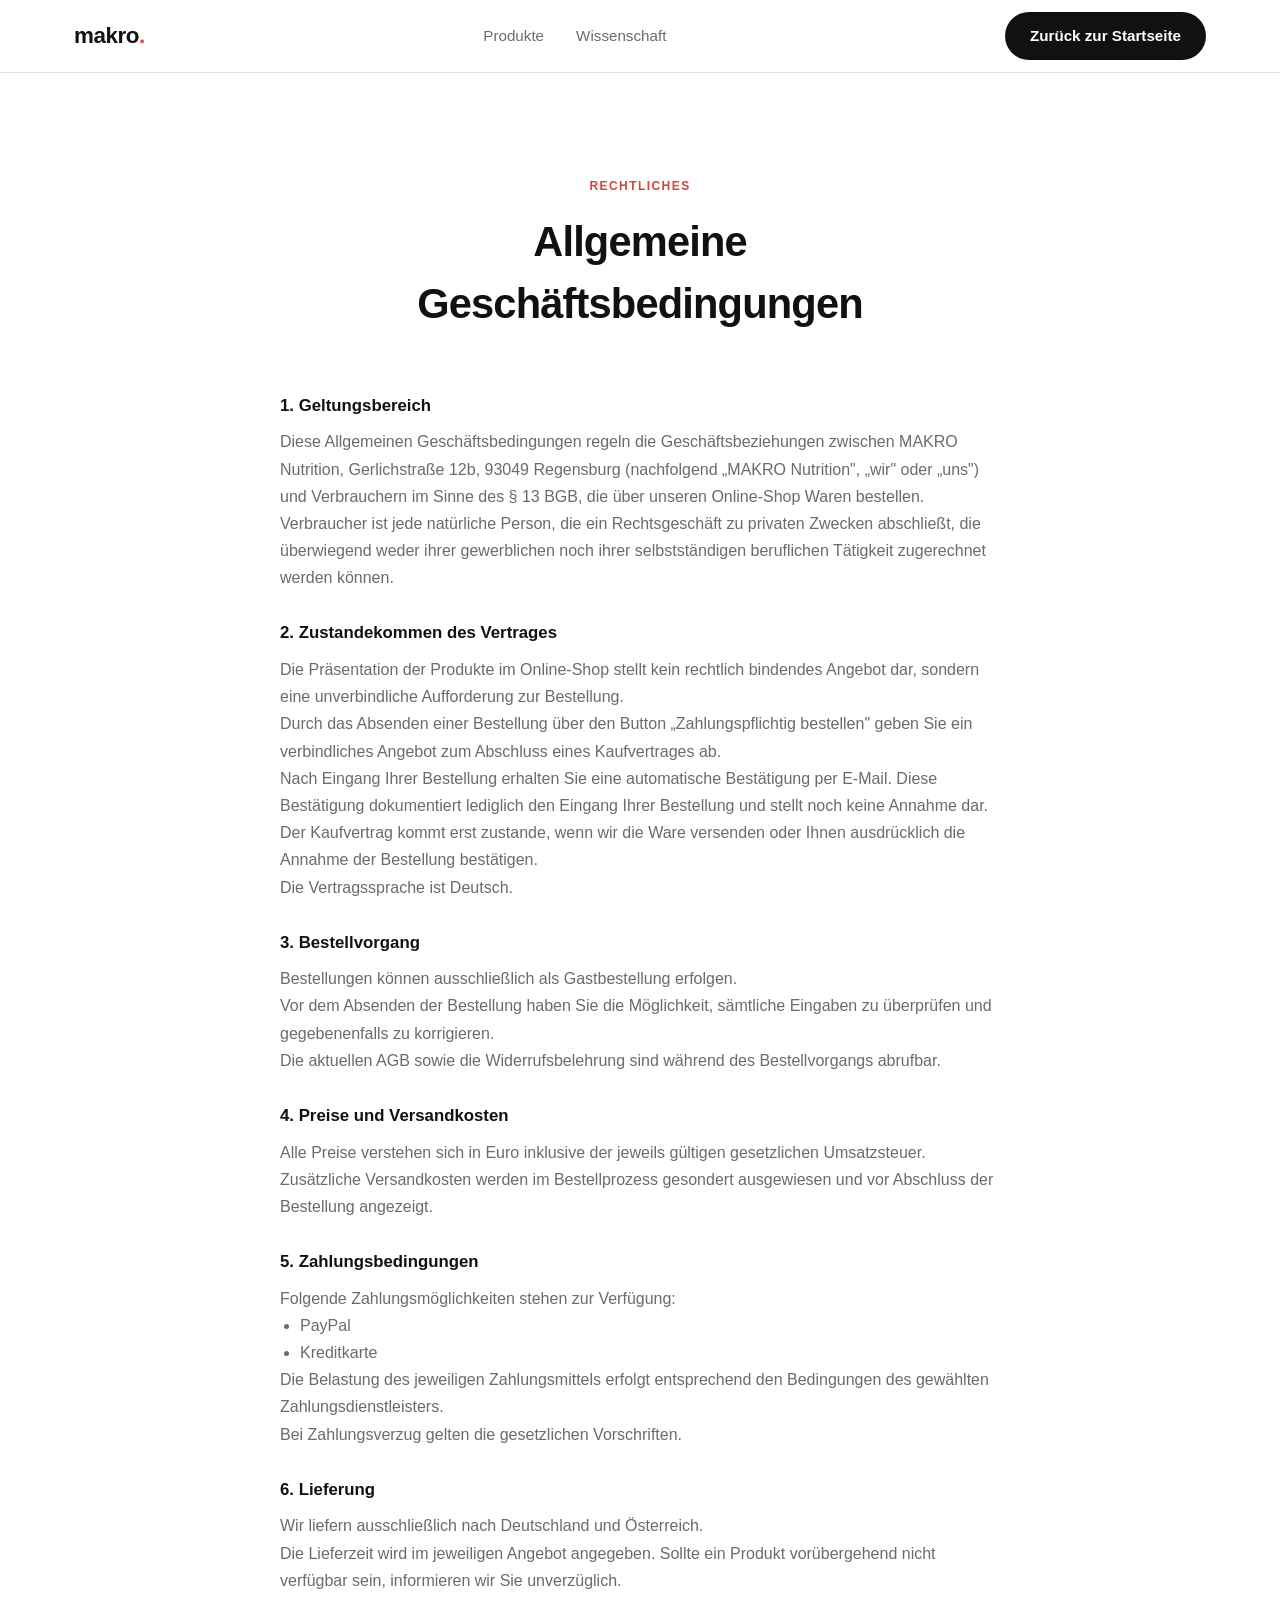
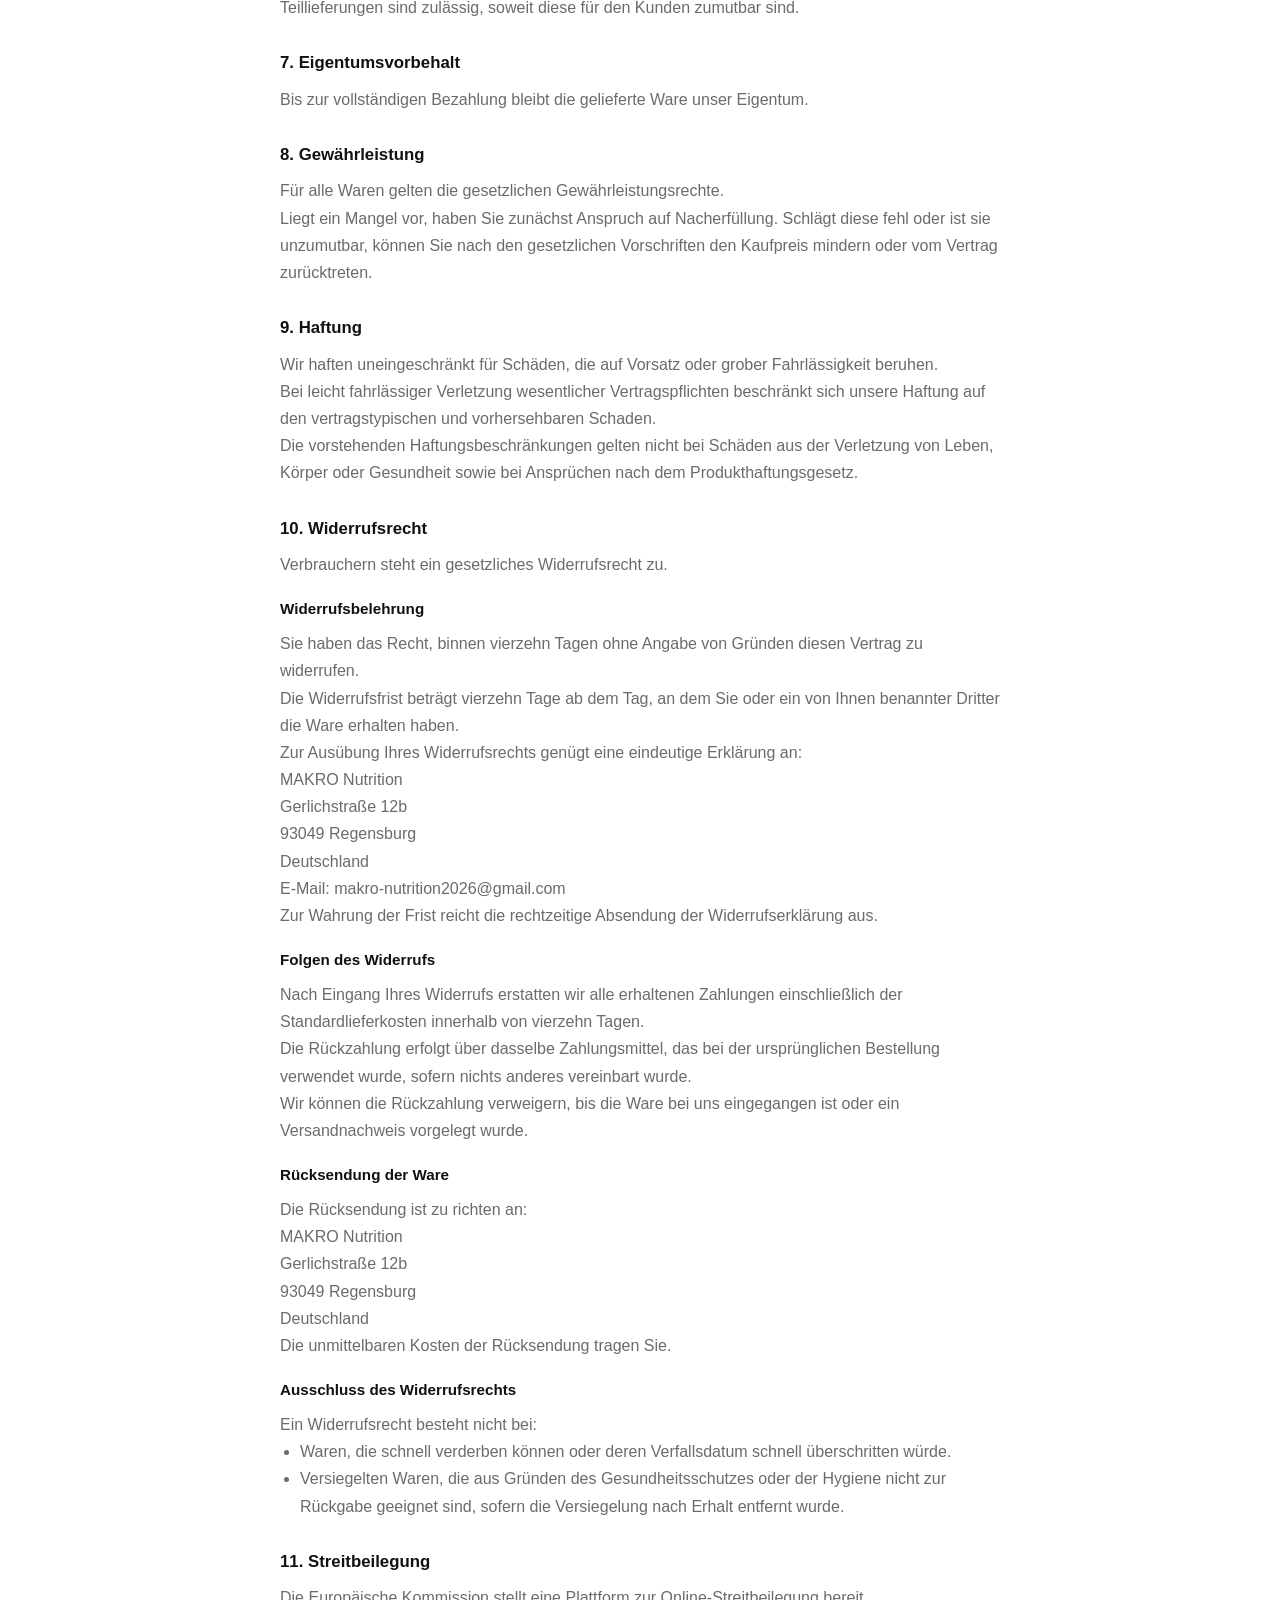
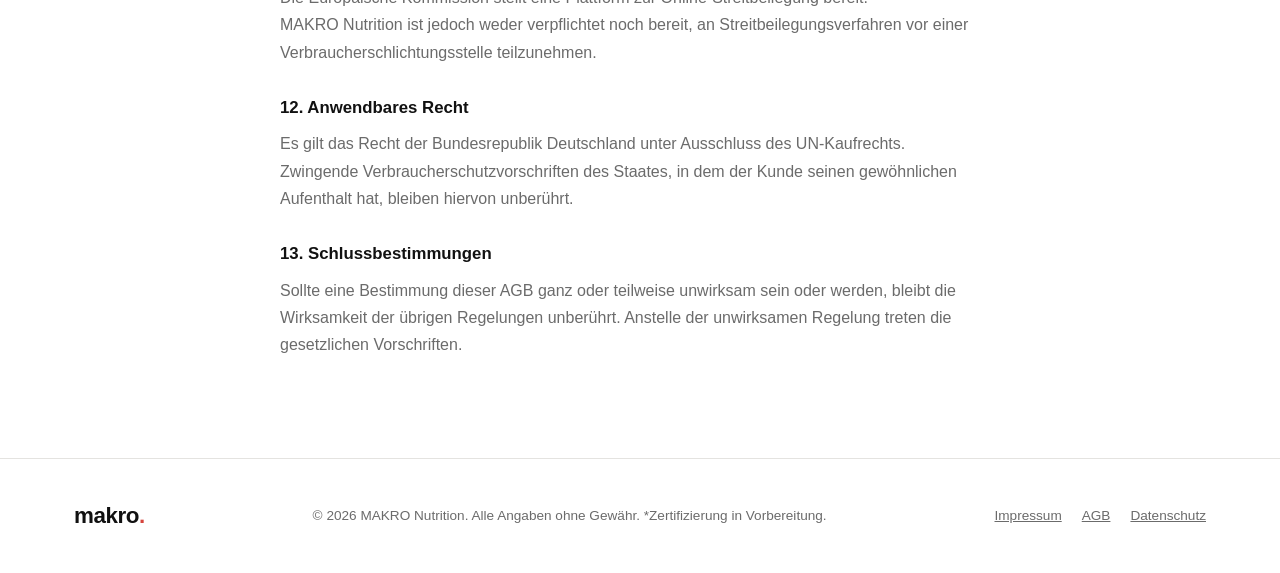
==== agb/index.html @ bd0e2eef "Restructure pages into clean URLs (/n1, /impressum, /agb, /datenschutz) Co-Authored-By: Claude Sonne" ====
<!DOCTYPE html>
<html lang="de">
<head>
<meta charset="UTF-8">
<meta name="viewport" content="width=device-width, initial-scale=1.0">
<title>AGB — makro.</title>
<link rel="stylesheet" href="../styles.css?v=3">
</head>
<body>

<header class="site-header">
  <div class="container header-inner">
    <a href="/" class="logo">makro<span class="dot">.</span></a>
    <nav class="nav">
      <a href="/#produkte">Produkte</a>
      <a href="/#wissenschaft">Wissenschaft</a>
    </nav>
    <a href="/" class="btn btn-primary">Zurück zur Startseite</a>
    <button class="nav-toggle" id="navToggle" aria-label="Menü öffnen">
      <span></span><span></span><span></span>
    </button>
  </div>
  <nav class="nav-mobile" id="navMobile">
    <a href="/#produkte">Produkte</a>
    <a href="/#wissenschaft">Wissenschaft</a>
    <a href="/">Zurück zur Startseite</a>
  </nav>
</header>

<main>
  <section class="impressum">
    <div class="container">
      <div class="section-head">
        <span class="eyebrow">Rechtliches</span>
        <h2>Allgemeine Geschäftsbedingungen</h2>
      </div>
      <div class="impressum-content agb-content">

        <h3>1. Geltungsbereich</h3>
        <p>Diese Allgemeinen Geschäftsbedingungen regeln die Geschäftsbeziehungen zwischen MAKRO Nutrition, Gerlichstraße 12b, 93049 Regensburg (nachfolgend „MAKRO Nutrition", „wir" oder „uns") und Verbrauchern im Sinne des § 13 BGB, die über unseren Online-Shop Waren bestellen.</p>
        <p>Verbraucher ist jede natürliche Person, die ein Rechtsgeschäft zu privaten Zwecken abschließt, die überwiegend weder ihrer gewerblichen noch ihrer selbstständigen beruflichen Tätigkeit zugerechnet werden können.</p>

        <h3>2. Zustandekommen des Vertrages</h3>
        <p>Die Präsentation der Produkte im Online-Shop stellt kein rechtlich bindendes Angebot dar, sondern eine unverbindliche Aufforderung zur Bestellung.</p>
        <p>Durch das Absenden einer Bestellung über den Button „Zahlungspflichtig bestellen" geben Sie ein verbindliches Angebot zum Abschluss eines Kaufvertrages ab.</p>
        <p>Nach Eingang Ihrer Bestellung erhalten Sie eine automatische Bestätigung per E-Mail. Diese Bestätigung dokumentiert lediglich den Eingang Ihrer Bestellung und stellt noch keine Annahme dar.</p>
        <p>Der Kaufvertrag kommt erst zustande, wenn wir die Ware versenden oder Ihnen ausdrücklich die Annahme der Bestellung bestätigen.</p>
        <p>Die Vertragssprache ist Deutsch.</p>

        <h3>3. Bestellvorgang</h3>
        <p>Bestellungen können ausschließlich als Gastbestellung erfolgen.</p>
        <p>Vor dem Absenden der Bestellung haben Sie die Möglichkeit, sämtliche Eingaben zu überprüfen und gegebenenfalls zu korrigieren.</p>
        <p>Die aktuellen AGB sowie die Widerrufsbelehrung sind während des Bestellvorgangs abrufbar.</p>

        <h3>4. Preise und Versandkosten</h3>
        <p>Alle Preise verstehen sich in Euro inklusive der jeweils gültigen gesetzlichen Umsatzsteuer.</p>
        <p>Zusätzliche Versandkosten werden im Bestellprozess gesondert ausgewiesen und vor Abschluss der Bestellung angezeigt.</p>

        <h3>5. Zahlungsbedingungen</h3>
        <p>Folgende Zahlungsmöglichkeiten stehen zur Verfügung:</p>
        <ul>
          <li>PayPal</li>
          <li>Kreditkarte</li>
        </ul>
        <p>Die Belastung des jeweiligen Zahlungsmittels erfolgt entsprechend den Bedingungen des gewählten Zahlungsdienstleisters.</p>
        <p>Bei Zahlungsverzug gelten die gesetzlichen Vorschriften.</p>

        <h3>6. Lieferung</h3>
        <p>Wir liefern ausschließlich nach Deutschland und Österreich.</p>
        <p>Die Lieferzeit wird im jeweiligen Angebot angegeben. Sollte ein Produkt vorübergehend nicht verfügbar sein, informieren wir Sie unverzüglich.</p>
        <p>Teillieferungen sind zulässig, soweit diese für den Kunden zumutbar sind.</p>

        <h3>7. Eigentumsvorbehalt</h3>
        <p>Bis zur vollständigen Bezahlung bleibt die gelieferte Ware unser Eigentum.</p>

        <h3>8. Gewährleistung</h3>
        <p>Für alle Waren gelten die gesetzlichen Gewährleistungsrechte.</p>
        <p>Liegt ein Mangel vor, haben Sie zunächst Anspruch auf Nacherfüllung. Schlägt diese fehl oder ist sie unzumutbar, können Sie nach den gesetzlichen Vorschriften den Kaufpreis mindern oder vom Vertrag zurücktreten.</p>

        <h3>9. Haftung</h3>
        <p>Wir haften uneingeschränkt für Schäden, die auf Vorsatz oder grober Fahrlässigkeit beruhen.</p>
        <p>Bei leicht fahrlässiger Verletzung wesentlicher Vertragspflichten beschränkt sich unsere Haftung auf den vertragstypischen und vorhersehbaren Schaden.</p>
        <p>Die vorstehenden Haftungsbeschränkungen gelten nicht bei Schäden aus der Verletzung von Leben, Körper oder Gesundheit sowie bei Ansprüchen nach dem Produkthaftungsgesetz.</p>

        <h3>10. Widerrufsrecht</h3>
        <p>Verbrauchern steht ein gesetzliches Widerrufsrecht zu.</p>

        <h4>Widerrufsbelehrung</h4>
        <p>Sie haben das Recht, binnen vierzehn Tagen ohne Angabe von Gründen diesen Vertrag zu widerrufen.</p>
        <p>Die Widerrufsfrist beträgt vierzehn Tage ab dem Tag, an dem Sie oder ein von Ihnen benannter Dritter die Ware erhalten haben.</p>
        <p>Zur Ausübung Ihres Widerrufsrechts genügt eine eindeutige Erklärung an:</p>
        <p>MAKRO Nutrition<br>
        Gerlichstraße 12b<br>
        93049 Regensburg<br>
        Deutschland</p>
        <p>E-Mail: <a href="mailto:makro-nutrition2026@gmail.com">makro-nutrition2026@gmail.com</a></p>
        <p>Zur Wahrung der Frist reicht die rechtzeitige Absendung der Widerrufserklärung aus.</p>

        <h4>Folgen des Widerrufs</h4>
        <p>Nach Eingang Ihres Widerrufs erstatten wir alle erhaltenen Zahlungen einschließlich der Standardlieferkosten innerhalb von vierzehn Tagen.</p>
        <p>Die Rückzahlung erfolgt über dasselbe Zahlungsmittel, das bei der ursprünglichen Bestellung verwendet wurde, sofern nichts anderes vereinbart wurde.</p>
        <p>Wir können die Rückzahlung verweigern, bis die Ware bei uns eingegangen ist oder ein Versandnachweis vorgelegt wurde.</p>

        <h4>Rücksendung der Ware</h4>
        <p>Die Rücksendung ist zu richten an:</p>
        <p>MAKRO Nutrition<br>
        Gerlichstraße 12b<br>
        93049 Regensburg<br>
        Deutschland</p>
        <p>Die unmittelbaren Kosten der Rücksendung tragen Sie.</p>

        <h4>Ausschluss des Widerrufsrechts</h4>
        <p>Ein Widerrufsrecht besteht nicht bei:</p>
        <ul>
          <li>Waren, die schnell verderben können oder deren Verfallsdatum schnell überschritten würde.</li>
          <li>Versiegelten Waren, die aus Gründen des Gesundheitsschutzes oder der Hygiene nicht zur Rückgabe geeignet sind, sofern die Versiegelung nach Erhalt entfernt wurde.</li>
        </ul>

        <h3>11. Streitbeilegung</h3>
        <p>Die Europäische Kommission stellt eine Plattform zur Online-Streitbeilegung bereit.</p>
        <p>MAKRO Nutrition ist jedoch weder verpflichtet noch bereit, an Streitbeilegungsverfahren vor einer Verbraucherschlichtungsstelle teilzunehmen.</p>

        <h3>12. Anwendbares Recht</h3>
        <p>Es gilt das Recht der Bundesrepublik Deutschland unter Ausschluss des UN-Kaufrechts.</p>
        <p>Zwingende Verbraucherschutzvorschriften des Staates, in dem der Kunde seinen gewöhnlichen Aufenthalt hat, bleiben hiervon unberührt.</p>

        <h3>13. Schlussbestimmungen</h3>
        <p>Sollte eine Bestimmung dieser AGB ganz oder teilweise unwirksam sein oder werden, bleibt die Wirksamkeit der übrigen Regelungen unberührt. Anstelle der unwirksamen Regelung treten die gesetzlichen Vorschriften.</p>

      </div>
    </div>
  </section>
</main>

<footer class="site-footer">
  <div class="container footer-inner">
    <div class="logo">makro<span class="dot">.</span></div>
    <p>© 2026 MAKRO Nutrition. Alle Angaben ohne Gewähr. *Zertifizierung in Vorbereitung.</p>
    <div class="footer-links">
      <a href="/impressum/">Impressum</a>
      <a href="/agb/">AGB</a>
      <a href="/datenschutz/">Datenschutz</a>
    </div>
  </div>
</footer>

<script src="../script.js?v=3"></script>
</body>
</html>
---- styles.css ----
:root {
  --bg: #ffffff;
  --bg-soft: #f6f6f4;
  --ink: #111111;
  --muted: #6b6b6b;
  --line: #e4e3e0;
  --accent: #d6443c;
  --radius: 14px;
  --container: 1180px;
}

* { box-sizing: border-box; margin: 0; padding: 0; }

html { scroll-behavior: smooth; }

body {
  font-family: -apple-system, "Inter", "Segoe UI", Helvetica, Arial, sans-serif;
  color: var(--ink);
  background: var(--bg);
  line-height: 1.5;
  -webkit-font-smoothing: antialiased;
}

.container {
  max-width: var(--container);
  margin: 0 auto;
  padding: 0 24px;
}

a { color: inherit; text-decoration: none; }

/* HEADER */
.site-header {
  position: sticky;
  top: 0;
  z-index: 50;
  background: rgba(255,255,255,0.85);
  backdrop-filter: blur(10px);
  border-bottom: 1px solid var(--line);
}
.header-inner {
  display: flex;
  align-items: center;
  justify-content: space-between;
  height: 72px;
}
.logo { font-size: 1.4rem; font-weight: 800; letter-spacing: -0.02em; }
.logo .dot { color: var(--accent); }
.nav { display: flex; gap: 32px; }
.nav a { font-size: 0.95rem; font-weight: 500; color: var(--muted); transition: color .15s; }
.nav a:hover { color: var(--ink); }

/* MOBILE NAV */
.nav-toggle {
  display: none;
  flex-direction: column;
  justify-content: center;
  gap: 5px;
  width: 36px;
  height: 36px;
  background: none;
  border: none;
  cursor: pointer;
  padding: 0;
}
.nav-toggle span {
  display: block;
  width: 22px;
  height: 2px;
  background: var(--ink);
  transition: transform .2s, opacity .2s;
}
.nav-toggle.active span:nth-child(1) { transform: translateY(7px) rotate(45deg); }
.nav-toggle.active span:nth-child(2) { opacity: 0; }
.nav-toggle.active span:nth-child(3) { transform: translateY(-7px) rotate(-45deg); }

.nav-mobile {
  display: none;
  flex-direction: column;
  border-top: 1px solid var(--line);
  background: #fff;
}
.nav-mobile.active { display: flex; }
.nav-mobile a {
  padding: 16px 24px;
  font-size: 1rem;
  font-weight: 500;
  border-bottom: 1px solid var(--line);
}
.nav-mobile a:last-child { border-bottom: none; }

.btn {
  display: inline-flex;
  align-items: center;
  justify-content: center;
  padding: 12px 24px;
  border-radius: 999px;
  font-weight: 600;
  font-size: 0.95rem;
  border: 1px solid transparent;
  cursor: pointer;
  transition: all .15s;
}
.btn-primary { background: var(--ink); color: #fff; }
.btn-primary:hover { background: var(--accent); }
.btn-ghost { color: var(--ink); border-color: var(--line); }
.btn-ghost:hover { border-color: var(--ink); }
.btn-outline { border: 1px solid var(--ink); width: 100%; margin-top: 24px; }
.btn-outline:hover { background: var(--ink); color: #fff; }

/* HERO */
.hero { padding: 90px 0 60px; }
.hero-inner {
  display: grid;
  grid-template-columns: 1.1fr 0.9fr;
  gap: 60px;
  align-items: center;
}
.eyebrow {
  display: inline-block;
  font-size: 0.75rem;
  font-weight: 700;
  letter-spacing: 0.12em;
  text-transform: uppercase;
  color: var(--accent);
  margin-bottom: 16px;
}
.hero-text h1 {
  font-size: clamp(2.4rem, 4.5vw, 3.6rem);
  line-height: 1.08;
  letter-spacing: -0.02em;
  font-weight: 800;
  margin-bottom: 22px;
}
.lead { font-size: 1.1rem; color: var(--muted); max-width: 50ch; margin-bottom: 32px; }
.hero-cta { display: flex; gap: 14px; margin-bottom: 56px; }
.hero-stats { display: flex; gap: 40px; border-top: 1px solid var(--line); padding-top: 24px; }
.hero-stats div { display: flex; flex-direction: column; gap: 4px; }
.hero-stats strong { font-size: 1.6rem; font-weight: 800; }
.hero-stats span { font-size: 0.8rem; color: var(--muted); }

.hero-visual {
  background: var(--bg-soft);
  border-radius: 24px;
  display: flex;
  align-items: center;
  justify-content: center;
  min-height: 480px;
  overflow: hidden;
}
.product-shot { width: 100%; height: 100%; object-fit: cover; border-radius: 24px; }

/* TRUST BAR */
.trust-bar { border-top: 1px solid var(--line); border-bottom: 1px solid var(--line); padding: 22px 0; }
.trust-inner {
  display: flex;
  flex-wrap: wrap;
  justify-content: space-between;
  gap: 16px;
  font-size: 0.8rem;
  font-weight: 600;
  letter-spacing: 0.06em;
  text-transform: uppercase;
  color: var(--muted);
}

/* SECTION HEAD */
.section-head { max-width: 640px; margin: 0 auto 56px; text-align: center; }
.section-head h2 { font-size: clamp(1.8rem, 3.5vw, 2.6rem); font-weight: 800; letter-spacing: -0.02em; margin-bottom: 14px; }
.section-head p { color: var(--muted); font-size: 1.05rem; }

/* PRODUCTS */
.products { padding: 100px 0; }
.product-grid {
  display: grid;
  grid-template-columns: repeat(3, 1fr);
  gap: 24px;
}
.product-grid-single {
  grid-template-columns: minmax(280px, 420px);
  justify-content: center;
}
.product-card {
  border: 1px solid var(--line);
  border-radius: var(--radius);
  padding: 32px;
  display: flex;
  flex-direction: column;
  transition: box-shadow .2s, transform .2s;
}
.product-card:hover { box-shadow: 0 12px 32px rgba(0,0,0,0.06); transform: translateY(-4px); }
.product-swiper {
  position: relative;
  border-radius: var(--radius);
  overflow: hidden;
  background: var(--bg-soft);
  margin: -32px -32px 24px;
  aspect-ratio: 1 / 1;
}
.product-swiper-track {
  display: flex;
  width: 300%;
  height: 100%;
  transition: transform .35s ease;
}
.product-swiper-track img {
  width: 33.3333%;
  height: 100%;
  object-fit: cover;
  flex-shrink: 0;
  display: block;
}
.swiper-arrow {
  position: absolute;
  top: 50%;
  transform: translateY(-50%);
  width: 36px;
  height: 36px;
  border-radius: 50%;
  border: none;
  background: rgba(255,255,255,0.85);
  color: var(--ink);
  font-size: 1.4rem;
  line-height: 1;
  cursor: pointer;
  display: flex;
  align-items: center;
  justify-content: center;
  transition: background .15s;
}
.swiper-arrow:hover { background: #fff; }
.swiper-prev { left: 12px; }
.swiper-next { right: 12px; }
.swiper-dots {
  position: absolute;
  bottom: 12px;
  left: 50%;
  transform: translateX(-50%);
  display: flex;
  gap: 6px;
}
.swiper-dot {
  width: 7px;
  height: 7px;
  border-radius: 50%;
  background: rgba(255,255,255,0.6);
  border: 1px solid rgba(0,0,0,0.1);
  cursor: pointer;
  transition: background .15s;
}
.swiper-dot.active { background: var(--ink); }

.product-card-top { display: flex; justify-content: space-between; align-items: center; margin-bottom: 20px; }
.product-no { font-size: 1.8rem; font-weight: 800; }
.product-tag {
  font-size: 0.7rem;
  font-weight: 700;
  letter-spacing: 0.1em;
  text-transform: uppercase;
  background: var(--bg-soft);
  padding: 6px 12px;
  border-radius: 999px;
}
.product-card h3 { font-size: 1.3rem; font-weight: 700; margin-bottom: 10px; }
.product-card p { color: var(--muted); font-size: 0.95rem; margin-bottom: 20px; }
.spec-list { list-style: none; border-top: 1px solid var(--line); padding-top: 16px; display: flex; flex-direction: column; gap: 10px; }
.spec-list li { display: flex; justify-content: space-between; font-size: 0.9rem; }
.spec-list span { color: var(--muted); }

/* VIDEO BANNER */
.video-banner {
  position: relative;
  width: 100%;
  height: 80vh;
  overflow: hidden;
}
.video-banner video {
  width: 100%;
  height: 100%;
  object-fit: cover;
  display: block;
  filter: grayscale(100%);
}
.video-banner-overlay {
  position: absolute;
  inset: 0;
  display: flex;
  flex-direction: column;
  align-items: center;
  justify-content: center;
  text-align: center;
  background: rgba(0,0,0,0.25);
  color: #fff;
  cursor: pointer;
  transition: background .2s;
}
.video-banner-overlay:hover { background: rgba(0,0,0,0.4); }
.video-banner-overlay .eyebrow { color: #fff; opacity: 0.8; }
.video-banner-overlay h2 {
  font-size: clamp(2.2rem, 5vw, 4rem);
  font-weight: 800;
  letter-spacing: -0.02em;
}
@media (max-width: 900px) {
  .video-banner { height: 60vh; }
}

/* SCIENCE */
.science { background: var(--bg-soft); padding: 100px 0; }
.science-inner {
  display: grid;
  grid-template-columns: 1.1fr 0.9fr;
  gap: 60px;
  align-items: start;
}
.science-text h2 { font-size: clamp(1.8rem, 3.5vw, 2.6rem); font-weight: 800; letter-spacing: -0.02em; margin: 12px 0 18px; }
.science-text > p { color: var(--muted); font-size: 1.05rem; max-width: 52ch; margin-bottom: 36px; }

.accordion-item { border-bottom: 1px solid var(--line); }
.accordion-trigger {
  width: 100%;
  display: flex;
  justify-content: space-between;
  align-items: center;
  background: none;
  border: none;
  padding: 20px 0;
  font-size: 1rem;
  font-weight: 600;
  text-align: left;
  cursor: pointer;
  color: var(--ink);
}
.accordion-icon { font-size: 1.3rem; font-weight: 400; color: var(--muted); transition: transform .2s; }
.accordion-item.active .accordion-icon { transform: rotate(45deg); }
.accordion-panel {
  max-height: 0;
  overflow: hidden;
  transition: max-height .25s ease;
}
.accordion-item.active .accordion-panel { max-height: 320px; }
.accordion-panel p { color: var(--muted); padding-bottom: 20px; font-size: 0.95rem; max-width: 56ch; }

.study-links { display: flex; flex-direction: column; gap: 8px; margin-top: 24px; }
.study-links a { color: var(--accent); font-weight: 600; font-size: 0.85rem; text-decoration: underline; }
.study-links a:hover { color: var(--ink); }

.science-visual { position: sticky; top: 100px; display: flex; flex-direction: column; gap: 20px; }
.science-photo { width: 100%; border-radius: var(--radius); display: block; object-fit: cover; max-height: 280px; }
.chart-card {
  background: #fff;
  border: 1px solid var(--line);
  border-radius: var(--radius);
  padding: 28px;
}
.chart-card h4 { font-size: 0.95rem; font-weight: 700; margin-bottom: 18px; }
.chart { width: 100%; height: auto; color: var(--ink); }
.chart-legend { display: flex; gap: 20px; margin-top: 16px; font-size: 0.85rem; color: var(--muted); }
.chart-legend i { display: inline-block; width: 10px; height: 10px; border-radius: 50%; margin-right: 6px; }
.dot-red { background: var(--accent); }
.dot-dark { background: var(--ink); }

/* IMPRESSUM */
.impressum { padding: 100px 0; }
.impressum-content { max-width: 480px; margin: 0 auto; text-align: center; color: var(--muted); line-height: 1.7; }
.agb-content { max-width: 720px; text-align: left; }
.agb-content h3 { color: var(--ink); font-size: 1.05rem; font-weight: 700; margin: 28px 0 8px; }
.agb-content h3:first-child { margin-top: 0; }
.agb-content h4 { color: var(--ink); font-size: 0.95rem; font-weight: 700; margin: 18px 0 8px; }
.agb-content ul { margin: 0 0 0 20px; color: var(--muted); }
.agb-content p { margin-bottom: 0; }
.agb-note { margin-top: 32px; font-size: 0.85rem; font-style: italic; }

/* FOOTER */
.site-footer { border-top: 1px solid var(--line); padding: 40px 0; }
.footer-inner { display: flex; justify-content: space-between; align-items: center; flex-wrap: wrap; gap: 16px; }
.footer-inner p { color: var(--muted); font-size: 0.85rem; }
.footer-links { display: flex; gap: 20px; flex-wrap: wrap; }
.footer-inner a { color: var(--muted); font-size: 0.85rem; text-decoration: underline; }
.footer-inner a:hover { color: var(--ink); }

/* N1 PRODUCT PAGE */
.n1-banner { height: 60vh; }
.n1-overlay { gap: 12px; }
.n1-overlay h2 { font-size: clamp(2.4rem, 6vw, 4.5rem); font-weight: 800; letter-spacing: -0.02em; }

.n1-detail { padding: 100px 0; }
.n1-detail-inner {
  display: grid;
  grid-template-columns: 0.9fr 1.1fr;
  gap: 60px;
}
.n1-text h1 { font-size: clamp(2rem, 4vw, 3rem); font-weight: 800; letter-spacing: -0.02em; margin: 12px 0 18px; line-height: 1.1; }
.n1-text .spec-list { max-width: 360px; margin-bottom: 32px; }
.n1-features { display: flex; flex-direction: column; gap: 28px; }
.n1-feature { border-top: 1px solid var(--line); padding-top: 20px; }
.n1-feature h3 { font-size: 1.1rem; font-weight: 700; margin-bottom: 8px; }
.n1-feature p { color: var(--muted); font-size: 0.95rem; max-width: 56ch; }

/* RESPONSIVE */
@media (max-width: 900px) {
  .nav { display: none; }
  .nav-toggle { display: flex; }
  .hero-inner, .science-inner, .n1-detail-inner { grid-template-columns: 1fr; }
  .hero-visual { min-height: 320px; order: -1; }
  .product-grid { grid-template-columns: 1fr; }
  .science-visual { position: static; }
}

@media (max-width: 600px) {
  .container { padding: 0 18px; }
  .header-inner { height: 64px; }
  .btn-primary.btn { padding: 10px 18px; font-size: 0.85rem; }

  .hero { padding: 32px 0 40px; }
  .hero-inner { gap: 28px; }
  .hero-visual { min-height: 260px; }
  .lead { font-size: 1rem; max-width: none; margin-bottom: 24px; }
  .hero-cta { flex-direction: column; gap: 10px; margin-bottom: 32px; }
  .hero-cta .btn { width: 100%; }
  .hero-stats { gap: 20px; flex-wrap: wrap; }
  .hero-stats strong { font-size: 1.3rem; }

  .video-banner { height: 50vh; }
  .video-banner-overlay h2 { font-size: clamp(1.6rem, 8vw, 2.4rem); padding: 0 16px; }

  .section-head { margin-bottom: 36px; }
  .section-head p { font-size: 0.95rem; }

  .products, .science, .impressum { padding: 60px 0; }
  .product-card { padding: 24px; }
  .product-swiper { margin: -24px -24px 24px; }

  .science-photo { max-height: 200px; }
  .chart-card { padding: 20px; }
  .chart-legend { flex-direction: column; gap: 8px; }

  .footer-inner { flex-direction: column; text-align: center; gap: 12px; }
  .footer-links { justify-content: center; }
}
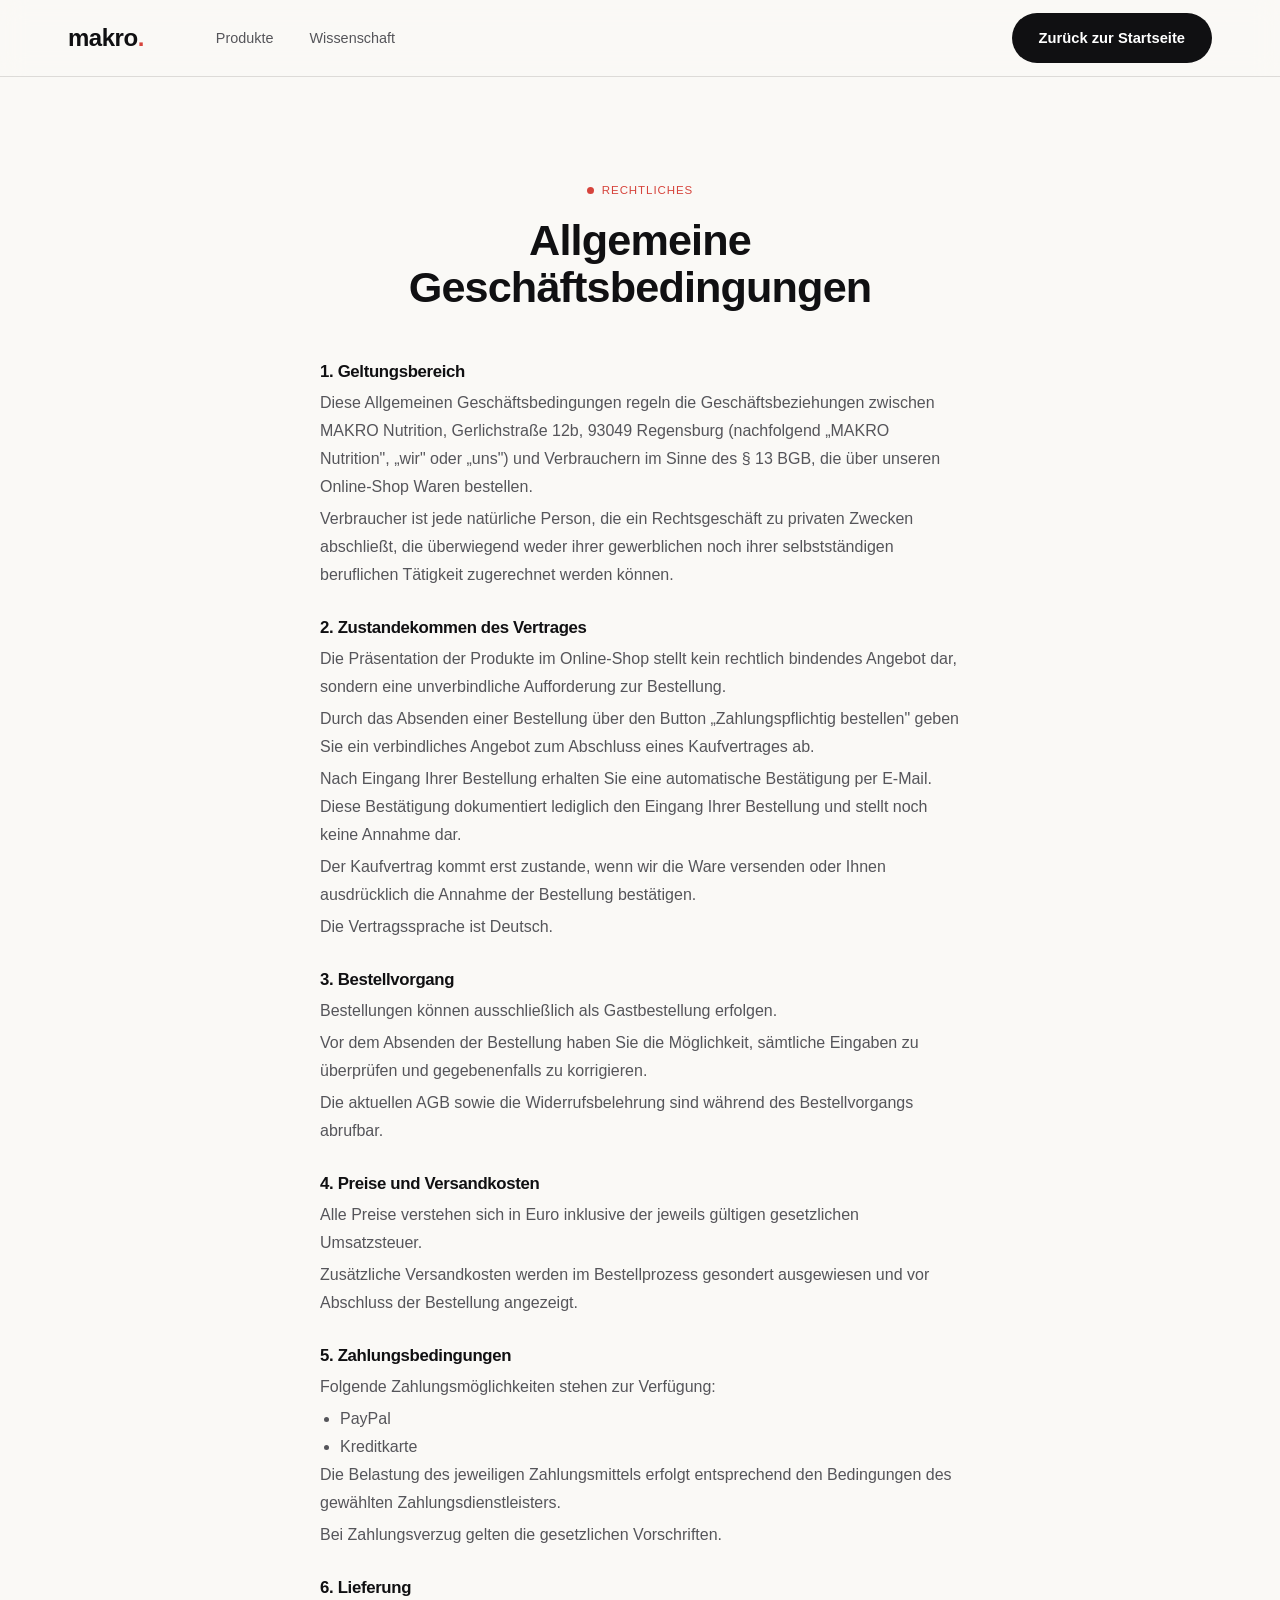
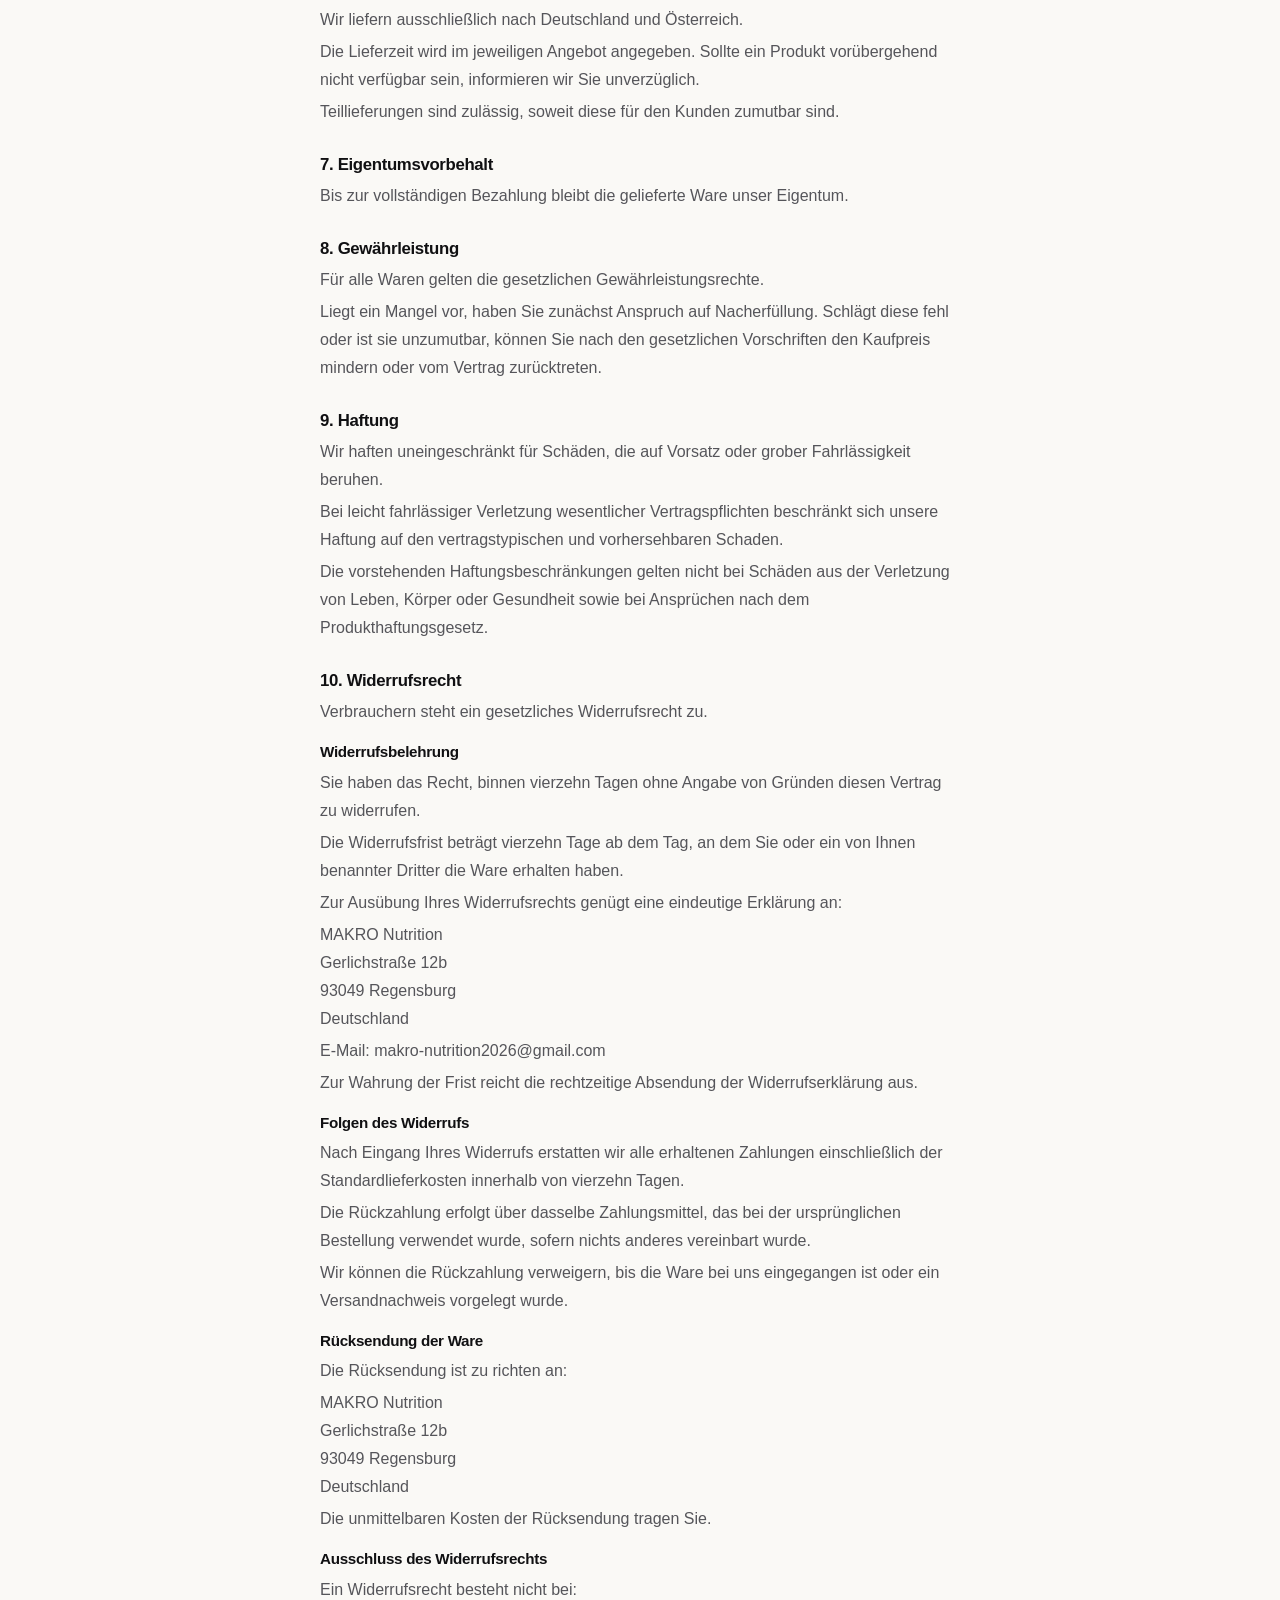
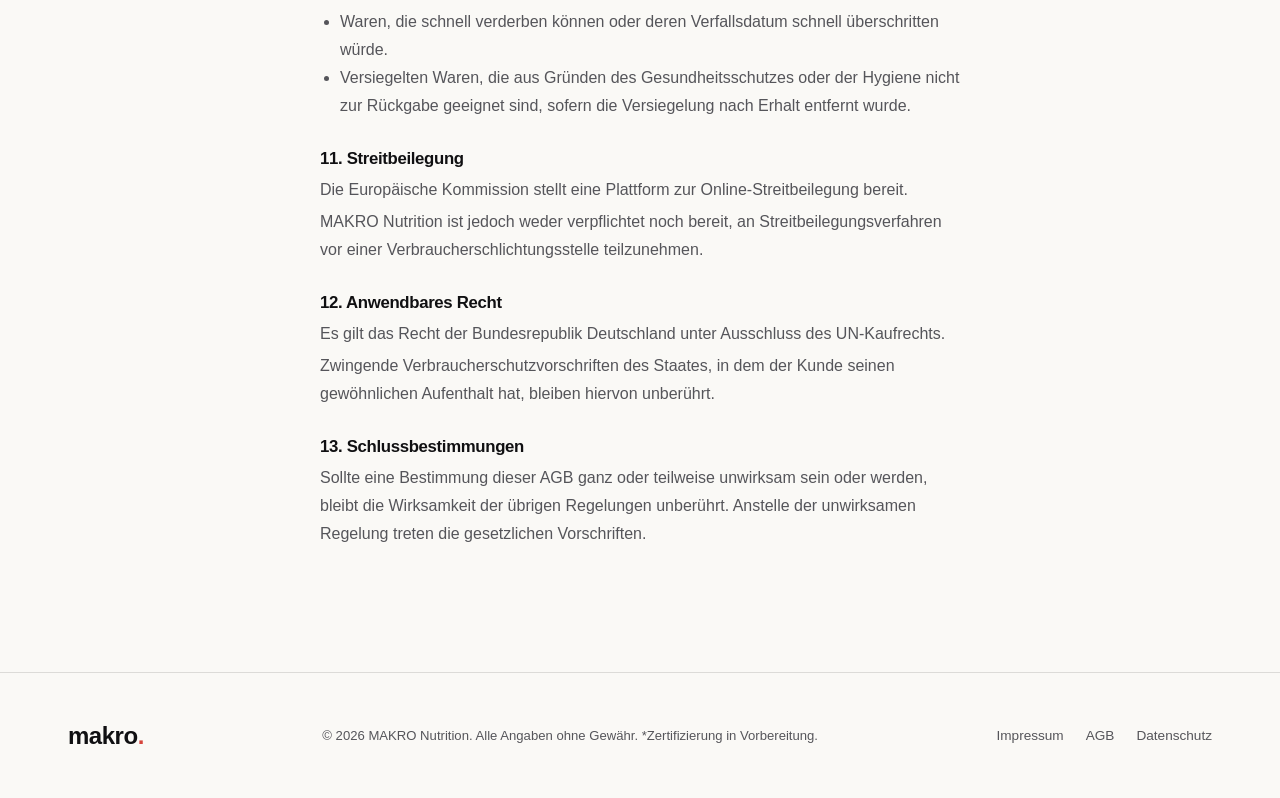
==== commit 329812b4: "Redesign website with new visual system and accurate ingredient copy Rebuild all pages with a new de" ====
--- a/agb/index.html
+++ b/agb/index.html
@@ -4,7 +4,7 @@
 <meta charset="UTF-8">
 <meta name="viewport" content="width=device-width, initial-scale=1.0">
 <title>AGB — makro.</title>
-<link rel="stylesheet" href="../styles.css?v=3">
+<link rel="stylesheet" href="../styles.css?v=5">
 </head>
 <body>
 
@@ -28,13 +28,13 @@
 </header>
 
 <main>
-  <section class="impressum">
+  <section class="legal">
     <div class="container">
       <div class="section-head">
         <span class="eyebrow">Rechtliches</span>
         <h2>Allgemeine Geschäftsbedingungen</h2>
       </div>
-      <div class="impressum-content agb-content">
+      <div class="legal-content">
 
         <h3>1. Geltungsbereich</h3>
         <p>Diese Allgemeinen Geschäftsbedingungen regeln die Geschäftsbeziehungen zwischen MAKRO Nutrition, Gerlichstraße 12b, 93049 Regensburg (nachfolgend „MAKRO Nutrition", „wir" oder „uns") und Verbrauchern im Sinne des § 13 BGB, die über unseren Online-Shop Waren bestellen.</p>
@@ -137,13 +137,13 @@
     <div class="logo">makro<span class="dot">.</span></div>
     <p>© 2026 MAKRO Nutrition. Alle Angaben ohne Gewähr. *Zertifizierung in Vorbereitung.</p>
     <div class="footer-links">
-      <a href="/impressum/">Impressum</a>
-      <a href="/agb/">AGB</a>
-      <a href="/datenschutz/">Datenschutz</a>
+      <a href="/impressum/" class="footer-link">Impressum</a>
+      <a href="/agb/" class="footer-link">AGB</a>
+      <a href="/datenschutz/" class="footer-link">Datenschutz</a>
     </div>
   </div>
 </footer>
 
-<script src="../script.js?v=3"></script>
+<script src="../script.js?v=5"></script>
 </body>
 </html>
--- a/styles.css
+++ b/styles.css
@@ -1,440 +1,534 @@
+/* ==========================================================================
+   makro. — design tokens
+   ========================================================================== */
 :root {
-  --bg: #ffffff;
-  --bg-soft: #f6f6f4;
-  --ink: #111111;
-  --muted: #6b6b6b;
-  --line: #e4e3e0;
+  --ink: #101012;
+  --ink-soft: #55555a;
+  --paper: #faf9f6;
+  --paper-soft: #efece3;
+  --line: rgba(16,16,18,0.13);
   --accent: #d6443c;
-  --radius: 14px;
-  --container: 1180px;
+  --accent-ink: #ffffff;
+
+  --dark-bg: #111113;
+  --dark-card: #1a1a1d;
+  --dark-ink: #f6f4ee;
+  --dark-ink-soft: #9a9a9e;
+  --dark-line: rgba(246,244,238,0.14);
+
+  --sans: -apple-system, "Inter", "Segoe UI", Helvetica, Arial, sans-serif;
+  --display: var(--sans);
+  --mono: var(--sans);
+
+  --radius-lg: 22px;
+  --radius: 16px;
+  --radius-sm: 10px;
+  --container: 1200px;
+  --ease: cubic-bezier(0.22, 0.7, 0.2, 1);
 }
 
 * { box-sizing: border-box; margin: 0; padding: 0; }
-
 html { scroll-behavior: smooth; }
 
 body {
-  font-family: -apple-system, "Inter", "Segoe UI", Helvetica, Arial, sans-serif;
+  font-family: var(--sans);
   color: var(--ink);
-  background: var(--bg);
-  line-height: 1.5;
+  background: var(--paper);
+  line-height: 1.55;
   -webkit-font-smoothing: antialiased;
-}
-
-.container {
-  max-width: var(--container);
-  margin: 0 auto;
-  padding: 0 24px;
-}
-
+  text-rendering: optimizeLegibility;
+}
+
+.container { max-width: var(--container); margin: 0 auto; padding: 0 28px; }
 a { color: inherit; text-decoration: none; }
-
-/* HEADER */
+img, video { max-width: 100%; display: block; }
+
+::selection { background: var(--accent); color: #fff; }
+
+/* background grid texture, used behind light sections */
+.grid-bg {
+  background-image:
+    linear-gradient(var(--line) 1px, transparent 1px),
+    linear-gradient(90deg, var(--line) 1px, transparent 1px);
+  background-size: 64px 64px;
+  background-position: center top;
+}
+
+/* ==========================================================================
+   Type
+   ========================================================================== */
+h1, h2, h3, h4 {
+  font-family: var(--display);
+  font-weight: 800;
+  letter-spacing: -0.02em;
+  line-height: 1.08;
+}
+
+.eyebrow {
+  display: inline-flex;
+  align-items: center;
+  gap: 8px;
+  font-family: var(--mono);
+  font-size: 0.72rem;
+  font-weight: 500;
+  letter-spacing: 0.08em;
+  text-transform: uppercase;
+  color: var(--accent);
+  margin-bottom: 18px;
+}
+.eyebrow::before {
+  content: "";
+  width: 7px;
+  height: 7px;
+  border-radius: 50%;
+  background: var(--accent);
+  flex-shrink: 0;
+}
+.section-dark .eyebrow { color: var(--accent); }
+
+.section-tag {
+  position: absolute;
+  top: 0;
+  right: 28px;
+  font-family: var(--mono);
+  font-size: 0.75rem;
+  color: var(--ink-soft);
+  opacity: 0.5;
+}
+.section-dark .section-tag { color: var(--dark-ink-soft); }
+
+.section-head { max-width: 620px; margin: 0 auto 52px; text-align: center; }
+.section-head h2 { font-size: clamp(1.9rem, 3.4vw, 2.7rem); margin-bottom: 14px; }
+.section-head p { color: var(--ink-soft); font-size: 1.05rem; }
+.section-dark .section-head p { color: var(--dark-ink-soft); }
+
+/* ==========================================================================
+   Buttons
+   ========================================================================== */
+.btn {
+  display: inline-flex;
+  align-items: center;
+  justify-content: center;
+  gap: 8px;
+  padding: 13px 26px;
+  border-radius: 999px;
+  font-weight: 600;
+  font-size: 0.92rem;
+  border: 1px solid transparent;
+  cursor: pointer;
+  transition: transform 0.15s var(--ease), background 0.15s var(--ease), border-color 0.15s var(--ease), color 0.15s var(--ease);
+  white-space: nowrap;
+}
+.btn-primary { background: var(--ink); color: #fff; }
+.btn-primary:hover { background: var(--accent); transform: translateY(-1px); }
+.btn-ghost { border-color: var(--line); color: var(--ink); }
+.btn-ghost:hover { border-color: var(--ink); }
+.section-dark .btn-ghost { border-color: var(--dark-line); color: var(--dark-ink); }
+.section-dark .btn-ghost:hover { border-color: var(--dark-ink); }
+.btn-outline { border: 1px solid var(--ink); width: 100%; }
+.btn-outline:hover { background: var(--ink); color: #fff; }
+.btn-light { background: var(--dark-ink); color: var(--dark-bg); }
+.btn-light:hover { background: var(--accent); color: #fff; }
+
+/* ==========================================================================
+   Header
+   ========================================================================== */
 .site-header {
   position: sticky;
   top: 0;
   z-index: 50;
-  background: rgba(255,255,255,0.85);
-  backdrop-filter: blur(10px);
+  background: rgba(250,249,246,0.82);
+  backdrop-filter: blur(12px);
+  -webkit-backdrop-filter: blur(12px);
   border-bottom: 1px solid var(--line);
 }
-.header-inner {
-  display: flex;
-  align-items: center;
-  justify-content: space-between;
-  height: 72px;
-}
-.logo { font-size: 1.4rem; font-weight: 800; letter-spacing: -0.02em; }
+.header-inner { display: flex; align-items: center; justify-content: space-between; height: 76px; gap: 24px; }
+.logo { font-family: var(--display); font-size: 1.5rem; font-weight: 700; letter-spacing: -0.02em; }
 .logo .dot { color: var(--accent); }
-.nav { display: flex; gap: 32px; }
-.nav a { font-size: 0.95rem; font-weight: 500; color: var(--muted); transition: color .15s; }
+.nav { display: flex; gap: 36px; margin-right: auto; margin-left: 48px; }
+.nav a {
+  font-size: 0.9rem;
+  font-weight: 500;
+  color: var(--ink-soft);
+  transition: color 0.15s var(--ease);
+  position: relative;
+}
 .nav a:hover { color: var(--ink); }
 
-/* MOBILE NAV */
 .nav-toggle {
   display: none;
   flex-direction: column;
   justify-content: center;
   gap: 5px;
-  width: 36px;
-  height: 36px;
+  width: 40px;
+  height: 40px;
   background: none;
-  border: none;
+  border: 1px solid var(--line);
+  border-radius: 50%;
   cursor: pointer;
   padding: 0;
 }
-.nav-toggle span {
-  display: block;
-  width: 22px;
-  height: 2px;
-  background: var(--ink);
-  transition: transform .2s, opacity .2s;
-}
-.nav-toggle.active span:nth-child(1) { transform: translateY(7px) rotate(45deg); }
+.nav-toggle span { display: block; width: 16px; height: 1.5px; margin: 0 auto; background: var(--ink); transition: transform 0.2s var(--ease), opacity 0.2s var(--ease); }
+.nav-toggle.active span:nth-child(1) { transform: translateY(6.5px) rotate(45deg); }
 .nav-toggle.active span:nth-child(2) { opacity: 0; }
-.nav-toggle.active span:nth-child(3) { transform: translateY(-7px) rotate(-45deg); }
-
-.nav-mobile {
-  display: none;
+.nav-toggle.active span:nth-child(3) { transform: translateY(-6.5px) rotate(-45deg); }
+
+.nav-mobile { display: none; flex-direction: column; border-top: 1px solid var(--line); background: var(--paper); }
+.nav-mobile.active { display: flex; }
+.nav-mobile a { padding: 18px 28px; font-size: 1rem; font-weight: 500; border-bottom: 1px solid var(--line); }
+.nav-mobile a:last-child { border-bottom: none; }
+
+/* ==========================================================================
+   Video / graphic banner
+   ========================================================================== */
+.banner {
+  position: relative;
+  width: 100%;
+  height: 78vh;
+  min-height: 460px;
+  overflow: hidden;
+  background: var(--dark-bg);
+}
+.banner video { width: 100%; height: 100%; object-fit: cover; display: block; filter: grayscale(100%) contrast(1.05); opacity: 0.85; }
+.banner-overlay {
+  position: absolute;
+  inset: 0;
+  display: flex;
   flex-direction: column;
-  border-top: 1px solid var(--line);
-  background: #fff;
-}
-.nav-mobile.active { display: flex; }
-.nav-mobile a {
-  padding: 16px 24px;
-  font-size: 1rem;
-  font-weight: 500;
-  border-bottom: 1px solid var(--line);
-}
-.nav-mobile a:last-child { border-bottom: none; }
-
-.btn {
-  display: inline-flex;
   align-items: center;
   justify-content: center;
-  padding: 12px 24px;
-  border-radius: 999px;
-  font-weight: 600;
-  font-size: 0.95rem;
-  border: 1px solid transparent;
-  cursor: pointer;
-  transition: all .15s;
-}
-.btn-primary { background: var(--ink); color: #fff; }
-.btn-primary:hover { background: var(--accent); }
-.btn-ghost { color: var(--ink); border-color: var(--line); }
-.btn-ghost:hover { border-color: var(--ink); }
-.btn-outline { border: 1px solid var(--ink); width: 100%; margin-top: 24px; }
-.btn-outline:hover { background: var(--ink); color: #fff; }
-
-/* HERO */
-.hero { padding: 90px 0 60px; }
-.hero-inner {
-  display: grid;
-  grid-template-columns: 1.1fr 0.9fr;
-  gap: 60px;
-  align-items: center;
-}
-.eyebrow {
-  display: inline-block;
-  font-size: 0.75rem;
-  font-weight: 700;
+  text-align: center;
+  gap: 18px;
+  color: #fff;
+}
+a.banner-overlay { cursor: pointer; }
+.banner-overlay .eyebrow { color: rgba(255,255,255,0.75); }
+.banner-overlay .eyebrow::before { background: var(--accent); }
+.banner-overlay h2 { font-size: clamp(2.4rem, 6vw, 5rem); }
+.banner-scroll {
+  position: absolute;
+  bottom: 28px;
+  left: 50%;
+  transform: translateX(-50%);
+  font-family: var(--mono);
+  font-size: 0.7rem;
   letter-spacing: 0.12em;
   text-transform: uppercase;
-  color: var(--accent);
-  margin-bottom: 16px;
-}
-.hero-text h1 {
-  font-size: clamp(2.4rem, 4.5vw, 3.6rem);
-  line-height: 1.08;
-  letter-spacing: -0.02em;
-  font-weight: 800;
-  margin-bottom: 22px;
-}
-.lead { font-size: 1.1rem; color: var(--muted); max-width: 50ch; margin-bottom: 32px; }
-.hero-cta { display: flex; gap: 14px; margin-bottom: 56px; }
-.hero-stats { display: flex; gap: 40px; border-top: 1px solid var(--line); padding-top: 24px; }
+  color: rgba(255,255,255,0.65);
+  display: flex;
+  flex-direction: column;
+  align-items: center;
+  gap: 8px;
+}
+.banner-scroll::after { content: ""; width: 1px; height: 26px; background: rgba(255,255,255,0.4); }
+
+/* n1 typographic banner (no video) */
+.n1-banner {
+  height: 64vh;
+  min-height: 420px;
+  background: var(--dark-bg);
+  color: var(--dark-ink);
+  display: flex;
+  align-items: center;
+  justify-content: center;
+  position: relative;
+  overflow: hidden;
+}
+.n1-banner::before {
+  content: "";
+  position: absolute;
+  inset: 0;
+  background-image: linear-gradient(var(--dark-line) 1px, transparent 1px), linear-gradient(90deg, var(--dark-line) 1px, transparent 1px);
+  background-size: 56px 56px;
+  mask-image: radial-gradient(ellipse at center, black 0%, transparent 75%);
+}
+.n1-banner-inner { position: relative; z-index: 1; text-align: center; display: flex; flex-direction: column; align-items: center; gap: 16px; }
+.n1-banner-num {
+  font-family: var(--display);
+  font-size: clamp(6rem, 18vw, 13rem);
+  font-weight: 700;
+  letter-spacing: -0.04em;
+  line-height: 0.85;
+  color: transparent;
+  -webkit-text-stroke: 1.5px rgba(246,244,238,0.5);
+}
+.n1-banner-inner .eyebrow { color: rgba(246,244,238,0.6); }
+.n1-banner-inner .eyebrow::before { background: var(--accent); }
+.n1-banner-tag { font-family: var(--mono); font-size: 0.85rem; color: var(--dark-ink-soft); }
+
+/* ==========================================================================
+   Hero
+   ========================================================================== */
+.hero { padding: 100px 0 70px; position: relative; }
+.hero-inner { display: grid; grid-template-columns: 1.05fr 0.95fr; gap: 64px; align-items: center; }
+.hero-text h1 { font-size: clamp(2.5rem, 4.6vw, 3.8rem); margin-bottom: 24px; }
+.lead { font-size: 1.12rem; color: var(--ink-soft); max-width: 50ch; margin-bottom: 34px; }
+.hero-cta { display: flex; gap: 14px; margin-bottom: 52px; flex-wrap: wrap; }
+.hero-stats { display: flex; gap: 36px; border-top: 1px solid var(--line); padding-top: 24px; flex-wrap: wrap; }
 .hero-stats div { display: flex; flex-direction: column; gap: 4px; }
-.hero-stats strong { font-size: 1.6rem; font-weight: 800; }
-.hero-stats span { font-size: 0.8rem; color: var(--muted); }
-
-.hero-visual {
-  background: var(--bg-soft);
-  border-radius: 24px;
-  display: flex;
-  align-items: center;
-  justify-content: center;
+.hero-stats strong { font-family: var(--display); font-size: 1.7rem; font-weight: 700; }
+.hero-stats span { font-family: var(--mono); font-size: 0.72rem; letter-spacing: 0.04em; color: var(--ink-soft); }
+
+/* generated data-visual used in place of hero photography */
+.data-panel {
+  background: var(--dark-bg);
+  color: var(--dark-ink);
+  border-radius: var(--radius-lg);
+  padding: 32px;
   min-height: 480px;
+  display: flex;
+  flex-direction: column;
+  gap: 24px;
+  position: relative;
   overflow: hidden;
 }
-.product-shot { width: 100%; height: 100%; object-fit: cover; border-radius: 24px; }
-
-/* TRUST BAR */
-.trust-bar { border-top: 1px solid var(--line); border-bottom: 1px solid var(--line); padding: 22px 0; }
+.data-panel::before {
+  content: "";
+  position: absolute;
+  inset: 0;
+  background-image: linear-gradient(var(--dark-line) 1px, transparent 1px), linear-gradient(90deg, var(--dark-line) 1px, transparent 1px);
+  background-size: 40px 40px;
+  opacity: 0.6;
+}
+.data-panel-head { position: relative; display: flex; justify-content: space-between; align-items: flex-start; }
+.data-panel-head .product-no { font-family: var(--display); font-size: 2rem; font-weight: 700; }
+.data-panel-head .product-tag {
+  font-family: var(--mono);
+  font-size: 0.68rem;
+  letter-spacing: 0.08em;
+  text-transform: uppercase;
+  border: 1px solid var(--dark-line);
+  padding: 6px 12px;
+  border-radius: 999px;
+  color: var(--dark-ink-soft);
+}
+.data-panel-chart { position: relative; flex: 1; display: flex; align-items: flex-end; }
+.data-panel-chart svg { width: 100%; height: auto; }
+.data-panel-grid { position: relative; display: grid; grid-template-columns: repeat(2, 1fr); gap: 1px; background: var(--dark-line); border: 1px solid var(--dark-line); border-radius: var(--radius-sm); overflow: hidden; }
+.data-panel-grid div { background: var(--dark-card); padding: 16px 14px; display: flex; flex-direction: column; gap: 6px; }
+.data-panel-grid strong { font-family: var(--display); font-size: 1.35rem; font-weight: 700; }
+.data-panel-grid span { font-family: var(--mono); font-size: 0.65rem; letter-spacing: 0.04em; color: var(--dark-ink-soft); text-transform: uppercase; }
+
+/* ==========================================================================
+   Trust bar
+   ========================================================================== */
+.trust-bar { border-top: 1px solid var(--line); border-bottom: 1px solid var(--line); padding: 20px 0; }
 .trust-inner {
   display: flex;
   flex-wrap: wrap;
   justify-content: space-between;
   gap: 16px;
-  font-size: 0.8rem;
-  font-weight: 600;
+  font-family: var(--mono);
+  font-size: 0.72rem;
+  font-weight: 500;
   letter-spacing: 0.06em;
   text-transform: uppercase;
-  color: var(--muted);
-}
-
-/* SECTION HEAD */
-.section-head { max-width: 640px; margin: 0 auto 56px; text-align: center; }
-.section-head h2 { font-size: clamp(1.8rem, 3.5vw, 2.6rem); font-weight: 800; letter-spacing: -0.02em; margin-bottom: 14px; }
-.section-head p { color: var(--muted); font-size: 1.05rem; }
-
-/* PRODUCTS */
-.products { padding: 100px 0; }
-.product-grid {
-  display: grid;
-  grid-template-columns: repeat(3, 1fr);
-  gap: 24px;
-}
-.product-grid-single {
-  grid-template-columns: minmax(280px, 420px);
-  justify-content: center;
-}
+  color: var(--ink-soft);
+}
+.trust-inner span { display: flex; align-items: center; gap: 10px; }
+.trust-inner span::before { content: ""; width: 4px; height: 4px; border-radius: 50%; background: var(--accent); }
+
+/* ==========================================================================
+   Products
+   ========================================================================== */
+.products { padding: 110px 0; position: relative; }
+.product-grid { display: grid; grid-template-columns: repeat(3, 1fr); gap: 24px; }
+.product-grid-single { grid-template-columns: minmax(300px, 440px); justify-content: center; }
+
 .product-card {
   border: 1px solid var(--line);
   border-radius: var(--radius);
   padding: 32px;
   display: flex;
   flex-direction: column;
-  transition: box-shadow .2s, transform .2s;
-}
-.product-card:hover { box-shadow: 0 12px 32px rgba(0,0,0,0.06); transform: translateY(-4px); }
-.product-swiper {
-  position: relative;
-  border-radius: var(--radius);
-  overflow: hidden;
-  background: var(--bg-soft);
-  margin: -32px -32px 24px;
-  aspect-ratio: 1 / 1;
-}
-.product-swiper-track {
-  display: flex;
-  width: 300%;
-  height: 100%;
-  transition: transform .35s ease;
-}
-.product-swiper-track img {
-  width: 33.3333%;
-  height: 100%;
-  object-fit: cover;
-  flex-shrink: 0;
-  display: block;
-}
+  transition: box-shadow 0.2s var(--ease), transform 0.2s var(--ease), border-color 0.2s var(--ease);
+  background: var(--paper);
+}
+.product-card:hover { box-shadow: 0 16px 40px rgba(16,16,18,0.08); transform: translateY(-4px); border-color: rgba(16,16,18,0.22); }
+
+.product-swiper { position: relative; border-radius: var(--radius); overflow: hidden; margin: -32px -32px 24px; aspect-ratio: 1 / 1; }
+.product-swiper-track { display: flex; width: 300%; height: 100%; transition: transform 0.35s var(--ease); }
+.swiper-slide { width: 33.3333%; height: 100%; flex-shrink: 0; background: var(--paper-soft); }
+.swiper-slide img { width: 100%; height: 100%; object-fit: contain; padding: 28px; box-sizing: border-box; }
 .swiper-arrow {
-  position: absolute;
-  top: 50%;
-  transform: translateY(-50%);
-  width: 36px;
-  height: 36px;
-  border-radius: 50%;
-  border: none;
-  background: rgba(255,255,255,0.85);
-  color: var(--ink);
-  font-size: 1.4rem;
-  line-height: 1;
-  cursor: pointer;
-  display: flex;
-  align-items: center;
-  justify-content: center;
-  transition: background .15s;
+  position: absolute; top: 50%; transform: translateY(-50%);
+  width: 38px; height: 38px; border-radius: 50%; border: none;
+  background: rgba(250,249,246,0.9); color: var(--ink);
+  font-size: 1.4rem; line-height: 1; cursor: pointer;
+  display: flex; align-items: center; justify-content: center;
+  transition: background 0.15s var(--ease);
 }
 .swiper-arrow:hover { background: #fff; }
-.swiper-prev { left: 12px; }
-.swiper-next { right: 12px; }
-.swiper-dots {
-  position: absolute;
-  bottom: 12px;
-  left: 50%;
-  transform: translateX(-50%);
-  display: flex;
-  gap: 6px;
-}
-.swiper-dot {
-  width: 7px;
-  height: 7px;
-  border-radius: 50%;
-  background: rgba(255,255,255,0.6);
-  border: 1px solid rgba(0,0,0,0.1);
-  cursor: pointer;
-  transition: background .15s;
-}
+.swiper-prev { left: 14px; }
+.swiper-next { right: 14px; }
+.swiper-dots { position: absolute; bottom: 14px; left: 50%; transform: translateX(-50%); display: flex; gap: 6px; }
+.swiper-dot { width: 7px; height: 7px; border-radius: 50%; background: rgba(250,249,246,0.6); border: 1px solid rgba(16,16,18,0.15); cursor: pointer; transition: background 0.15s var(--ease); }
 .swiper-dot.active { background: var(--ink); }
 
-.product-card-top { display: flex; justify-content: space-between; align-items: center; margin-bottom: 20px; }
-.product-no { font-size: 1.8rem; font-weight: 800; }
-.product-tag {
-  font-size: 0.7rem;
-  font-weight: 700;
-  letter-spacing: 0.1em;
-  text-transform: uppercase;
-  background: var(--bg-soft);
-  padding: 6px 12px;
-  border-radius: 999px;
-}
-.product-card h3 { font-size: 1.3rem; font-weight: 700; margin-bottom: 10px; }
-.product-card p { color: var(--muted); font-size: 0.95rem; margin-bottom: 20px; }
-.spec-list { list-style: none; border-top: 1px solid var(--line); padding-top: 16px; display: flex; flex-direction: column; gap: 10px; }
-.spec-list li { display: flex; justify-content: space-between; font-size: 0.9rem; }
-.spec-list span { color: var(--muted); }
-
-/* VIDEO BANNER */
-.video-banner {
-  position: relative;
-  width: 100%;
-  height: 80vh;
-  overflow: hidden;
-}
-.video-banner video {
+/* placeholder visual — used wherever real photography is pending */
+.visual-frame {
   width: 100%;
   height: 100%;
-  object-fit: cover;
-  display: block;
-  filter: grayscale(100%);
-}
-.video-banner-overlay {
-  position: absolute;
-  inset: 0;
-  display: flex;
-  flex-direction: column;
+  background:
+    repeating-linear-gradient(45deg, var(--line) 0, var(--line) 1px, transparent 1px, transparent 14px),
+    var(--paper-soft);
+  display: flex;
   align-items: center;
   justify-content: center;
+  position: relative;
+}
+.visual-frame-tag {
+  font-family: var(--mono);
+  font-size: 0.68rem;
+  letter-spacing: 0.04em;
+  color: var(--ink-soft);
+  background: var(--paper);
+  border: 1px solid var(--line);
+  padding: 7px 14px;
+  border-radius: 999px;
+  display: inline-flex;
+  align-items: center;
+  gap: 8px;
   text-align: center;
-  background: rgba(0,0,0,0.25);
-  color: #fff;
-  cursor: pointer;
-  transition: background .2s;
-}
-.video-banner-overlay:hover { background: rgba(0,0,0,0.4); }
-.video-banner-overlay .eyebrow { color: #fff; opacity: 0.8; }
-.video-banner-overlay h2 {
-  font-size: clamp(2.2rem, 5vw, 4rem);
-  font-weight: 800;
-  letter-spacing: -0.02em;
-}
-@media (max-width: 900px) {
-  .video-banner { height: 60vh; }
-}
-
-/* SCIENCE */
-.science { background: var(--bg-soft); padding: 100px 0; }
-.science-inner {
-  display: grid;
-  grid-template-columns: 1.1fr 0.9fr;
-  gap: 60px;
-  align-items: start;
-}
-.science-text h2 { font-size: clamp(1.8rem, 3.5vw, 2.6rem); font-weight: 800; letter-spacing: -0.02em; margin: 12px 0 18px; }
-.science-text > p { color: var(--muted); font-size: 1.05rem; max-width: 52ch; margin-bottom: 36px; }
-
-.accordion-item { border-bottom: 1px solid var(--line); }
+}
+.visual-frame-tag::before { content: "◐"; color: var(--accent); }
+
+.product-card-top { display: flex; justify-content: space-between; align-items: center; margin-bottom: 20px; }
+.product-no { font-family: var(--display); font-size: 1.9rem; font-weight: 700; }
+.product-tag {
+  font-family: var(--mono);
+  font-size: 0.66rem;
+  font-weight: 500;
+  letter-spacing: 0.08em;
+  text-transform: uppercase;
+  background: var(--paper-soft);
+  padding: 7px 13px;
+  border-radius: 999px;
+}
+.product-card h3 { font-size: 1.35rem; margin-bottom: 10px; }
+.product-card p { color: var(--ink-soft); font-size: 0.95rem; margin-bottom: 20px; }
+
+.spec-list { list-style: none; border-top: 1px solid var(--line); padding-top: 16px; display: flex; flex-direction: column; gap: 11px; margin-bottom: 8px; }
+.spec-list li { display: flex; justify-content: space-between; align-items: baseline; font-size: 0.92rem; }
+.spec-list span { color: var(--ink-soft); font-family: var(--mono); font-size: 0.78rem; letter-spacing: 0.02em; }
+.spec-list strong { font-family: var(--display); font-weight: 700; }
+.product-card .spec-list { margin-top: auto; }
+
+/* ==========================================================================
+   Science (dark section)
+   ========================================================================== */
+.section-dark { background: var(--dark-bg); color: var(--dark-ink); padding: 110px 0; position: relative; }
+.science-inner { display: grid; grid-template-columns: 1.05fr 0.95fr; gap: 64px; align-items: start; }
+.science-text h2 { font-size: clamp(1.9rem, 3.4vw, 2.7rem); margin: 12px 0 18px; }
+.science-text > p.lead { color: var(--dark-ink-soft); max-width: 54ch; margin-bottom: 38px; }
+
+.accordion-item { border-bottom: 1px solid var(--dark-line); }
 .accordion-trigger {
-  width: 100%;
-  display: flex;
-  justify-content: space-between;
-  align-items: center;
-  background: none;
-  border: none;
-  padding: 20px 0;
-  font-size: 1rem;
-  font-weight: 600;
-  text-align: left;
-  cursor: pointer;
-  color: var(--ink);
-}
-.accordion-icon { font-size: 1.3rem; font-weight: 400; color: var(--muted); transition: transform .2s; }
-.accordion-item.active .accordion-icon { transform: rotate(45deg); }
-.accordion-panel {
-  max-height: 0;
-  overflow: hidden;
-  transition: max-height .25s ease;
-}
+  width: 100%; display: flex; justify-content: space-between; align-items: center;
+  background: none; border: none; padding: 22px 0; font-size: 1rem; font-weight: 600;
+  text-align: left; cursor: pointer; color: var(--dark-ink); font-family: var(--display);
+}
+.accordion-icon { font-size: 1.3rem; font-weight: 300; color: var(--dark-ink-soft); transition: transform 0.2s var(--ease); flex-shrink: 0; margin-left: 16px; }
+.accordion-item.active .accordion-icon { transform: rotate(45deg); color: var(--accent); }
+.accordion-panel { max-height: 0; overflow: hidden; transition: max-height 0.25s var(--ease); }
 .accordion-item.active .accordion-panel { max-height: 320px; }
-.accordion-panel p { color: var(--muted); padding-bottom: 20px; font-size: 0.95rem; max-width: 56ch; }
-
-.study-links { display: flex; flex-direction: column; gap: 8px; margin-top: 24px; }
-.study-links a { color: var(--accent); font-weight: 600; font-size: 0.85rem; text-decoration: underline; }
-.study-links a:hover { color: var(--ink); }
-
-.science-visual { position: sticky; top: 100px; display: flex; flex-direction: column; gap: 20px; }
-.science-photo { width: 100%; border-radius: var(--radius); display: block; object-fit: cover; max-height: 280px; }
-.chart-card {
-  background: #fff;
-  border: 1px solid var(--line);
-  border-radius: var(--radius);
-  padding: 28px;
-}
-.chart-card h4 { font-size: 0.95rem; font-weight: 700; margin-bottom: 18px; }
-.chart { width: 100%; height: auto; color: var(--ink); }
-.chart-legend { display: flex; gap: 20px; margin-top: 16px; font-size: 0.85rem; color: var(--muted); }
-.chart-legend i { display: inline-block; width: 10px; height: 10px; border-radius: 50%; margin-right: 6px; }
+.accordion-panel p { color: var(--dark-ink-soft); padding-bottom: 22px; font-size: 0.95rem; max-width: 58ch; }
+
+.study-links { display: flex; flex-direction: column; gap: 10px; margin-top: 28px; }
+.study-links a { color: var(--accent); font-weight: 600; font-size: 0.85rem; font-family: var(--mono); }
+.study-links a:hover { color: var(--dark-ink); }
+
+.chart-card { background: var(--dark-card); border: 1px solid var(--dark-line); border-radius: var(--radius); padding: 30px; }
+.chart-card h4 { font-family: var(--mono); font-size: 0.72rem; font-weight: 500; letter-spacing: 0.06em; text-transform: uppercase; color: var(--dark-ink-soft); margin-bottom: 22px; }
+.chart { width: 100%; height: auto; }
+.chart-legend { display: flex; gap: 22px; margin-top: 18px; font-size: 0.85rem; color: var(--dark-ink-soft); font-family: var(--mono); font-size: 0.75rem; }
+.chart-legend i { display: inline-block; width: 9px; height: 9px; border-radius: 50%; margin-right: 8px; }
 .dot-red { background: var(--accent); }
-.dot-dark { background: var(--ink); }
-
-/* IMPRESSUM */
-.impressum { padding: 100px 0; }
-.impressum-content { max-width: 480px; margin: 0 auto; text-align: center; color: var(--muted); line-height: 1.7; }
-.agb-content { max-width: 720px; text-align: left; }
-.agb-content h3 { color: var(--ink); font-size: 1.05rem; font-weight: 700; margin: 28px 0 8px; }
-.agb-content h3:first-child { margin-top: 0; }
-.agb-content h4 { color: var(--ink); font-size: 0.95rem; font-weight: 700; margin: 18px 0 8px; }
-.agb-content ul { margin: 0 0 0 20px; color: var(--muted); }
-.agb-content p { margin-bottom: 0; }
-.agb-note { margin-top: 32px; font-size: 0.85rem; font-style: italic; }
-
-/* FOOTER */
-.site-footer { border-top: 1px solid var(--line); padding: 40px 0; }
+.dot-light { background: var(--dark-ink); }
+
+/* ==========================================================================
+   n1 detail page
+   ========================================================================== */
+.n1-detail { padding: 100px 0; }
+.n1-detail-inner { display: grid; grid-template-columns: 0.95fr 1.05fr; gap: 64px; }
+.n1-text h1 { font-size: clamp(2.1rem, 4vw, 3.1rem); margin: 12px 0 18px; }
+.n1-text .spec-list { max-width: 380px; margin-bottom: 32px; }
+.n1-features { display: grid; grid-template-columns: repeat(2, 1fr); gap: 20px; align-content: start; }
+.n1-feature { border: 1px solid var(--line); border-radius: var(--radius); padding: 24px; }
+.n1-feature-index { font-family: var(--mono); font-size: 0.72rem; color: var(--accent); display: block; margin-bottom: 14px; }
+.n1-feature h3 { font-size: 1.05rem; margin-bottom: 8px; }
+.n1-feature p { color: var(--ink-soft); font-size: 0.92rem; }
+
+/* ==========================================================================
+   Legal pages
+   ========================================================================== */
+.legal { padding: 100px 0 120px; }
+.legal-content { max-width: 640px; margin: 0 auto; color: var(--ink-soft); line-height: 1.75; }
+.legal-content.legal-narrow { max-width: 480px; text-align: center; }
+.legal-content h3 { color: var(--ink); font-family: var(--display); font-size: 1.05rem; margin: 30px 0 8px; }
+.legal-content h3:first-child { margin-top: 0; }
+.legal-content h4 { color: var(--ink); font-family: var(--display); font-size: 0.95rem; margin: 18px 0 8px; }
+.legal-content ul { margin: 0 0 0 20px; }
+.legal-content p { margin-bottom: 4px; }
+.legal-note { margin-top: 32px; font-size: 0.85rem; font-style: italic; }
+
+/* ==========================================================================
+   Footer
+   ========================================================================== */
+.site-footer { border-top: 1px solid var(--line); padding: 44px 0; }
 .footer-inner { display: flex; justify-content: space-between; align-items: center; flex-wrap: wrap; gap: 16px; }
-.footer-inner p { color: var(--muted); font-size: 0.85rem; }
-.footer-links { display: flex; gap: 20px; flex-wrap: wrap; }
-.footer-inner a { color: var(--muted); font-size: 0.85rem; text-decoration: underline; }
-.footer-inner a:hover { color: var(--ink); }
-
-/* N1 PRODUCT PAGE */
-.n1-banner { height: 60vh; }
-.n1-overlay { gap: 12px; }
-.n1-overlay h2 { font-size: clamp(2.4rem, 6vw, 4.5rem); font-weight: 800; letter-spacing: -0.02em; }
-
-.n1-detail { padding: 100px 0; }
-.n1-detail-inner {
-  display: grid;
-  grid-template-columns: 0.9fr 1.1fr;
-  gap: 60px;
-}
-.n1-text h1 { font-size: clamp(2rem, 4vw, 3rem); font-weight: 800; letter-spacing: -0.02em; margin: 12px 0 18px; line-height: 1.1; }
-.n1-text .spec-list { max-width: 360px; margin-bottom: 32px; }
-.n1-features { display: flex; flex-direction: column; gap: 28px; }
-.n1-feature { border-top: 1px solid var(--line); padding-top: 20px; }
-.n1-feature h3 { font-size: 1.1rem; font-weight: 700; margin-bottom: 8px; }
-.n1-feature p { color: var(--muted); font-size: 0.95rem; max-width: 56ch; }
-
-/* RESPONSIVE */
-@media (max-width: 900px) {
+.footer-inner p { color: var(--ink-soft); font-size: 0.82rem; font-family: var(--mono); }
+.footer-links { display: flex; gap: 22px; flex-wrap: wrap; }
+.footer-inner a.footer-link { color: var(--ink-soft); font-size: 0.85rem; }
+.footer-inner a.footer-link:hover { color: var(--ink); }
+
+/* ==========================================================================
+   Scroll reveal
+   ========================================================================== */
+[data-reveal] { opacity: 0; transform: translateY(18px); transition: opacity 0.6s var(--ease), transform 0.6s var(--ease); }
+[data-reveal].is-visible { opacity: 1; transform: translateY(0); }
+
+/* ==========================================================================
+   Responsive
+   ========================================================================== */
+@media (max-width: 980px) {
   .nav { display: none; }
   .nav-toggle { display: flex; }
   .hero-inner, .science-inner, .n1-detail-inner { grid-template-columns: 1fr; }
-  .hero-visual { min-height: 320px; order: -1; }
+  .data-panel { min-height: 340px; order: -1; }
   .product-grid { grid-template-columns: 1fr; }
-  .science-visual { position: static; }
-}
-
-@media (max-width: 600px) {
-  .container { padding: 0 18px; }
-  .header-inner { height: 64px; }
-  .btn-primary.btn { padding: 10px 18px; font-size: 0.85rem; }
-
-  .hero { padding: 32px 0 40px; }
+  .n1-features { grid-template-columns: 1fr; }
+}
+
+@media (max-width: 640px) {
+  .container { padding: 0 20px; }
+  .header-inner { height: 66px; }
+  .header-inner .btn { display: none; }
+
+  .hero { padding: 36px 0 44px; }
   .hero-inner { gap: 28px; }
-  .hero-visual { min-height: 260px; }
-  .lead { font-size: 1rem; max-width: none; margin-bottom: 24px; }
-  .hero-cta { flex-direction: column; gap: 10px; margin-bottom: 32px; }
+  .data-panel { min-height: 260px; padding: 24px; }
+  .lead { font-size: 1rem; max-width: none; margin-bottom: 26px; }
+  .hero-cta { flex-direction: column; gap: 10px; margin-bottom: 34px; }
   .hero-cta .btn { width: 100%; }
-  .hero-stats { gap: 20px; flex-wrap: wrap; }
-  .hero-stats strong { font-size: 1.3rem; }
-
-  .video-banner { height: 50vh; }
-  .video-banner-overlay h2 { font-size: clamp(1.6rem, 8vw, 2.4rem); padding: 0 16px; }
-
-  .section-head { margin-bottom: 36px; }
+  .hero-stats { gap: 20px; }
+  .hero-stats strong { font-size: 1.35rem; }
+
+  .banner { height: 56vh; min-height: 360px; }
+  .banner-overlay h2 { padding: 0 16px; }
+  .n1-banner { height: 48vh; min-height: 320px; }
+  .n1-banner-num { font-size: clamp(4.5rem, 26vw, 7rem); }
+
+  .section-head { margin-bottom: 38px; }
   .section-head p { font-size: 0.95rem; }
 
-  .products, .science, .impressum { padding: 60px 0; }
+  .products, .section-dark, .legal, .n1-detail { padding: 64px 0; }
   .product-card { padding: 24px; }
   .product-swiper { margin: -24px -24px 24px; }
 
-  .science-photo { max-height: 200px; }
-  .chart-card { padding: 20px; }
+  .chart-card { padding: 22px; }
   .chart-legend { flex-direction: column; gap: 8px; }
 
-  .footer-inner { flex-direction: column; text-align: center; gap: 12px; }
+  .footer-inner { flex-direction: column; text-align: center; gap: 14px; }
   .footer-links { justify-content: center; }
 }
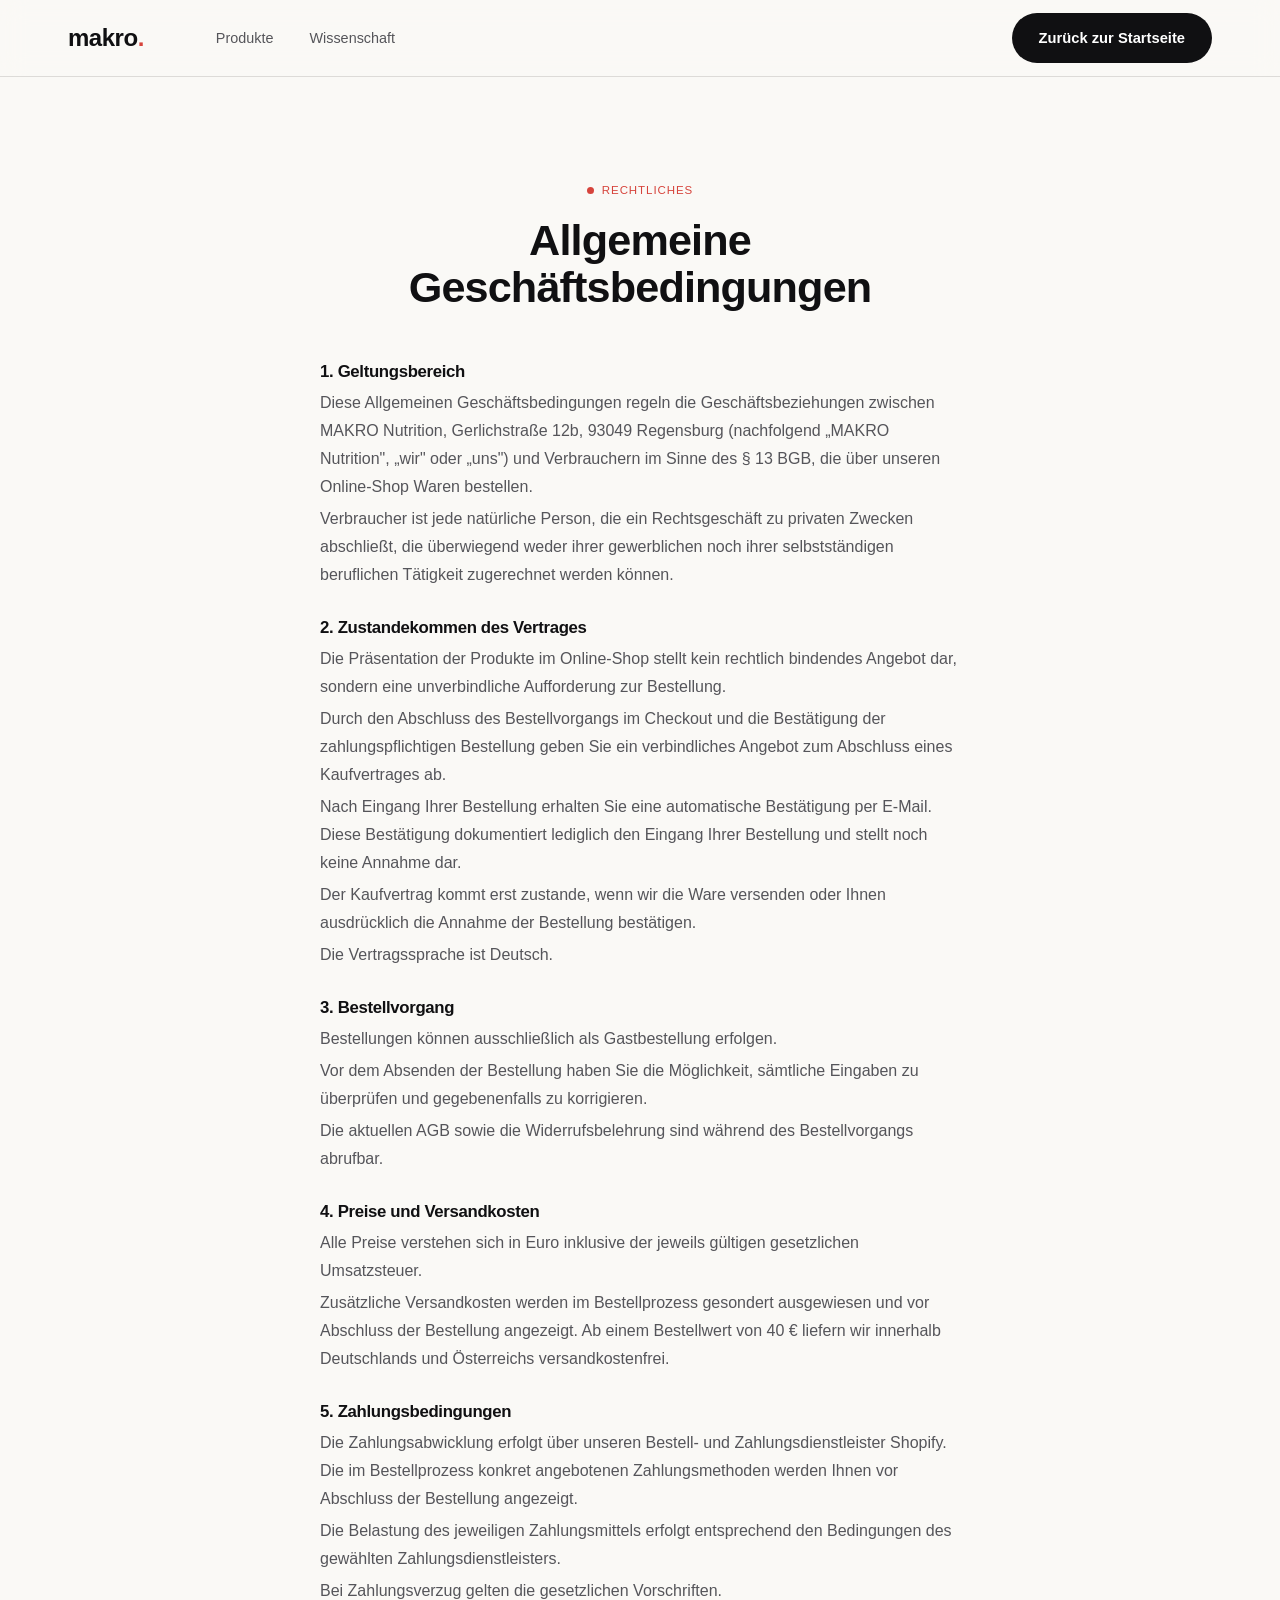
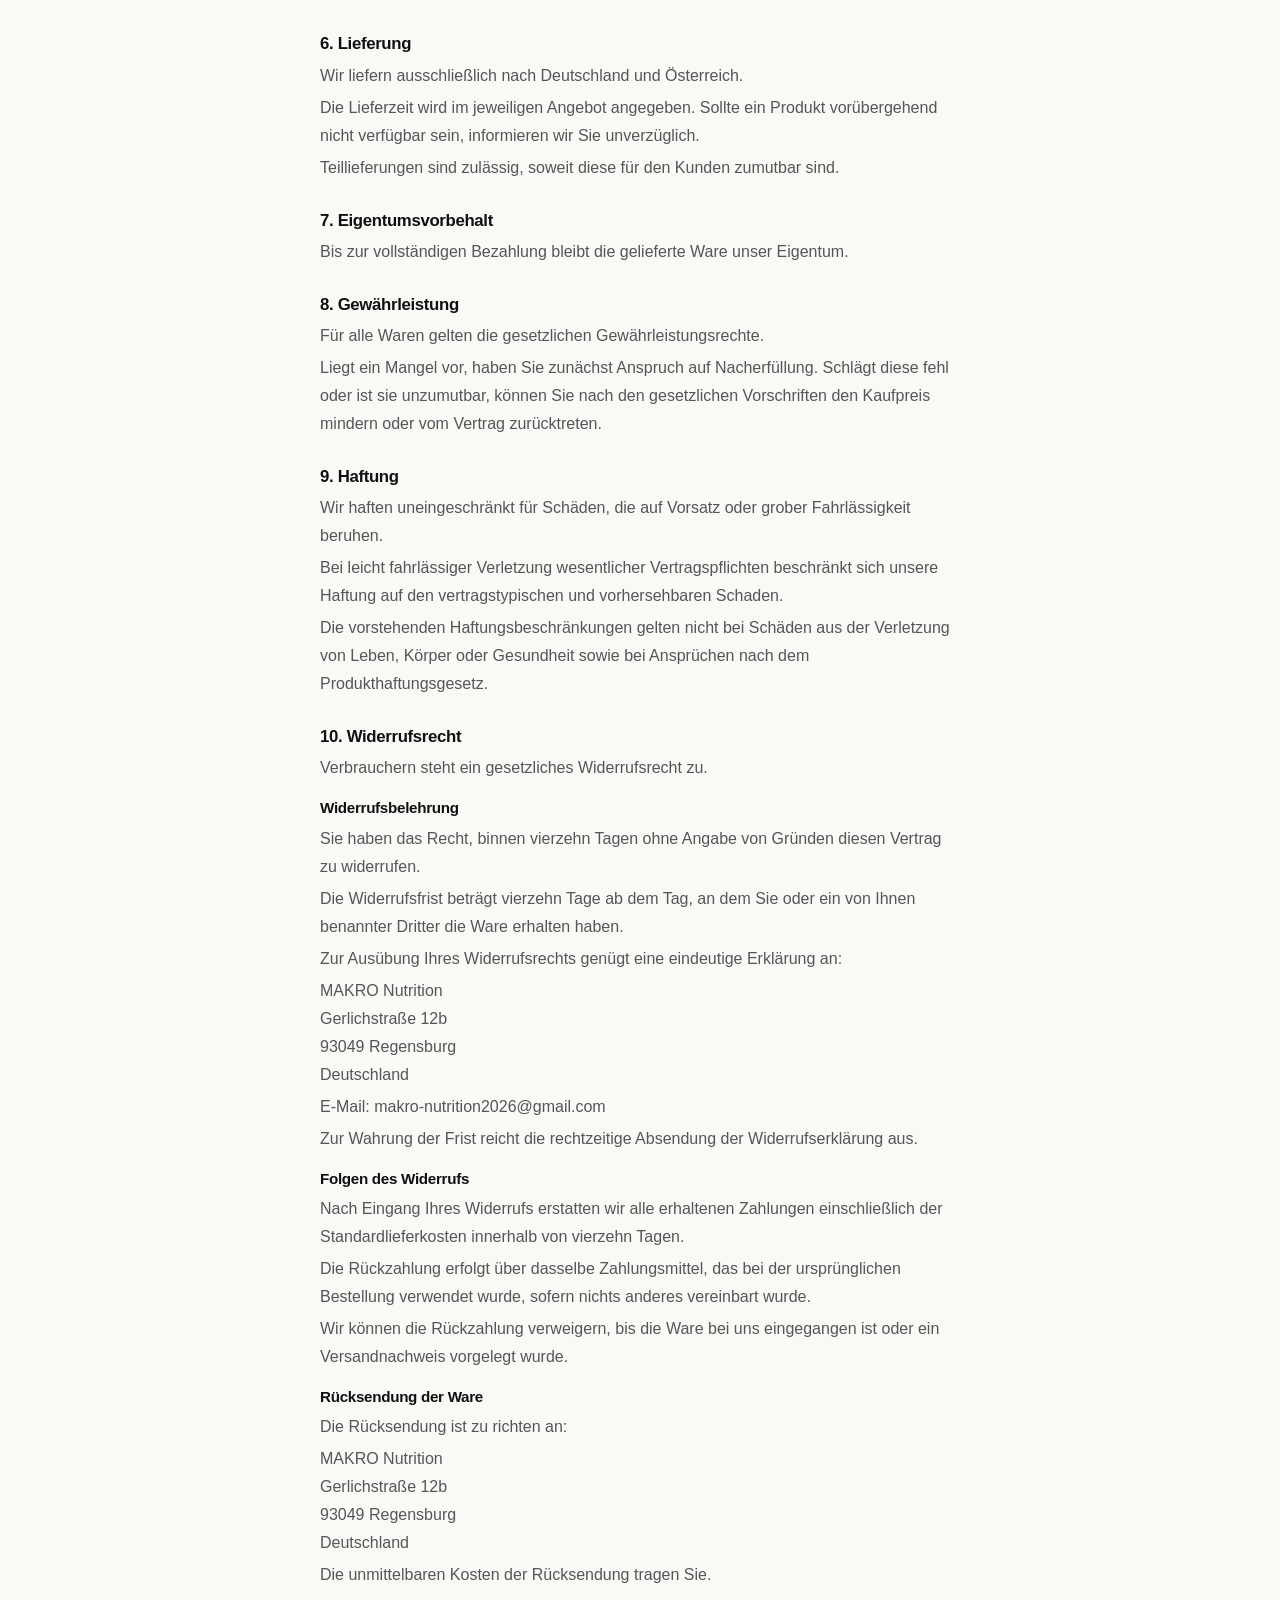
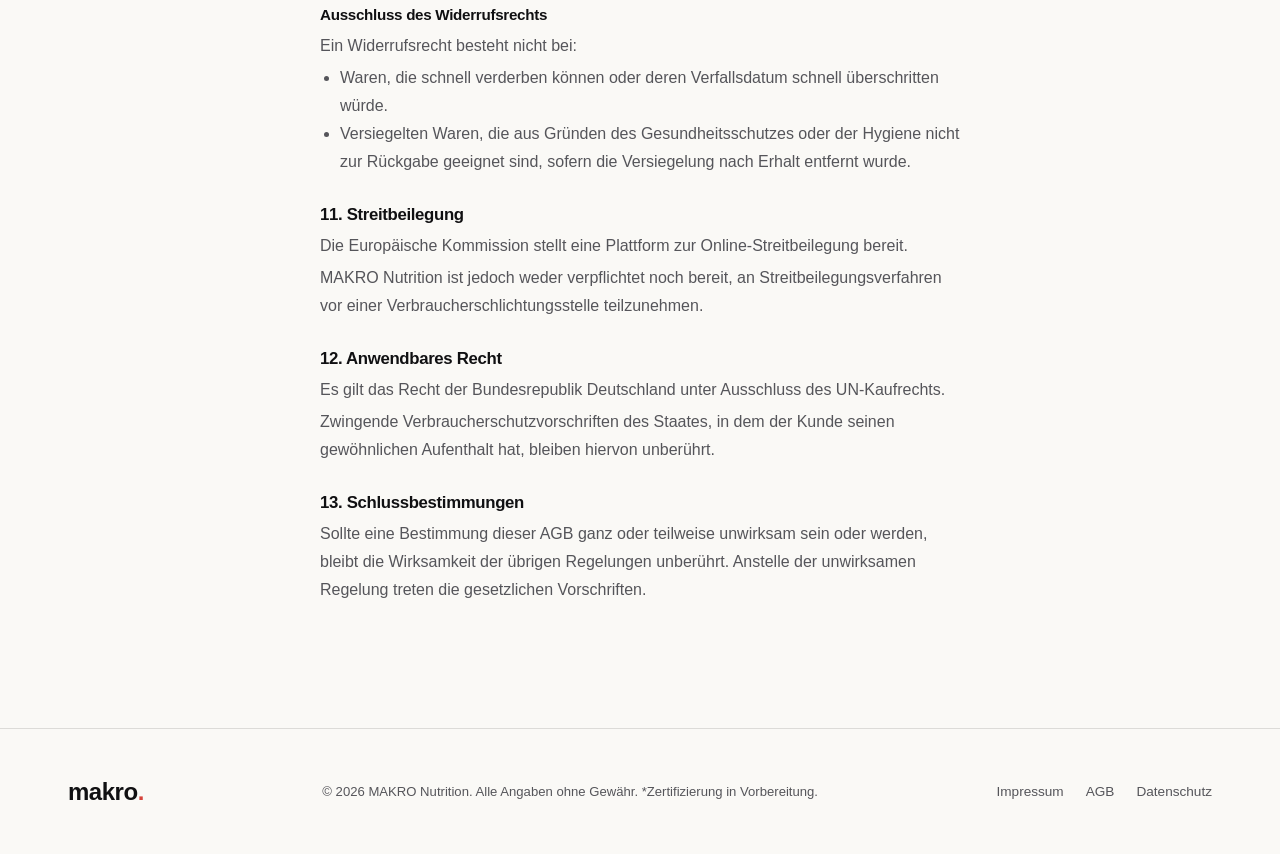
==== commit 222bf4dd: "Update Datenschutz and AGB for Shopify checkout Replace the outdated PayPal/generic-Stripe payment p" ====
--- a/agb/index.html
+++ b/agb/index.html
@@ -4,7 +4,7 @@
 <meta charset="UTF-8">
 <meta name="viewport" content="width=device-width, initial-scale=1.0">
 <title>AGB — makro.</title>
-<link rel="stylesheet" href="../styles.css?v=5">
+<link rel="stylesheet" href="../styles.css?v=7">
 </head>
 <body>
 
@@ -42,7 +42,7 @@
 
         <h3>2. Zustandekommen des Vertrages</h3>
         <p>Die Präsentation der Produkte im Online-Shop stellt kein rechtlich bindendes Angebot dar, sondern eine unverbindliche Aufforderung zur Bestellung.</p>
-        <p>Durch das Absenden einer Bestellung über den Button „Zahlungspflichtig bestellen" geben Sie ein verbindliches Angebot zum Abschluss eines Kaufvertrages ab.</p>
+        <p>Durch den Abschluss des Bestellvorgangs im Checkout und die Bestätigung der zahlungspflichtigen Bestellung geben Sie ein verbindliches Angebot zum Abschluss eines Kaufvertrages ab.</p>
         <p>Nach Eingang Ihrer Bestellung erhalten Sie eine automatische Bestätigung per E-Mail. Diese Bestätigung dokumentiert lediglich den Eingang Ihrer Bestellung und stellt noch keine Annahme dar.</p>
         <p>Der Kaufvertrag kommt erst zustande, wenn wir die Ware versenden oder Ihnen ausdrücklich die Annahme der Bestellung bestätigen.</p>
         <p>Die Vertragssprache ist Deutsch.</p>
@@ -54,14 +54,10 @@
 
         <h3>4. Preise und Versandkosten</h3>
         <p>Alle Preise verstehen sich in Euro inklusive der jeweils gültigen gesetzlichen Umsatzsteuer.</p>
-        <p>Zusätzliche Versandkosten werden im Bestellprozess gesondert ausgewiesen und vor Abschluss der Bestellung angezeigt.</p>
+        <p>Zusätzliche Versandkosten werden im Bestellprozess gesondert ausgewiesen und vor Abschluss der Bestellung angezeigt. Ab einem Bestellwert von 40&nbsp;€ liefern wir innerhalb Deutschlands und Österreichs versandkostenfrei.</p>
 
         <h3>5. Zahlungsbedingungen</h3>
-        <p>Folgende Zahlungsmöglichkeiten stehen zur Verfügung:</p>
-        <ul>
-          <li>PayPal</li>
-          <li>Kreditkarte</li>
-        </ul>
+        <p>Die Zahlungsabwicklung erfolgt über unseren Bestell- und Zahlungsdienstleister Shopify. Die im Bestellprozess konkret angebotenen Zahlungsmethoden werden Ihnen vor Abschluss der Bestellung angezeigt.</p>
         <p>Die Belastung des jeweiligen Zahlungsmittels erfolgt entsprechend den Bedingungen des gewählten Zahlungsdienstleisters.</p>
         <p>Bei Zahlungsverzug gelten die gesetzlichen Vorschriften.</p>
 
@@ -144,6 +140,6 @@
   </div>
 </footer>
 
-<script src="../script.js?v=5"></script>
+<script src="../script.js?v=7"></script>
 </body>
 </html>
--- a/styles.css
+++ b/styles.css
@@ -45,14 +45,6 @@
 
 ::selection { background: var(--accent); color: #fff; }
 
-/* background grid texture, used behind light sections */
-.grid-bg {
-  background-image:
-    linear-gradient(var(--line) 1px, transparent 1px),
-    linear-gradient(90deg, var(--line) 1px, transparent 1px);
-  background-size: 64px 64px;
-  background-position: center top;
-}
 
 /* ==========================================================================
    Type
@@ -234,14 +226,6 @@
   position: relative;
   overflow: hidden;
 }
-.n1-banner::before {
-  content: "";
-  position: absolute;
-  inset: 0;
-  background-image: linear-gradient(var(--dark-line) 1px, transparent 1px), linear-gradient(90deg, var(--dark-line) 1px, transparent 1px);
-  background-size: 56px 56px;
-  mask-image: radial-gradient(ellipse at center, black 0%, transparent 75%);
-}
 .n1-banner-inner { position: relative; z-index: 1; text-align: center; display: flex; flex-direction: column; align-items: center; gap: 16px; }
 .n1-banner-num {
   font-family: var(--display);
@@ -259,8 +243,8 @@
 /* ==========================================================================
    Hero
    ========================================================================== */
-.hero { padding: 100px 0 70px; position: relative; }
-.hero-inner { display: grid; grid-template-columns: 1.05fr 0.95fr; gap: 64px; align-items: center; }
+.hero { padding: 70px 0 70px; position: relative; }
+.hero-text { max-width: 720px; }
 .hero-text h1 { font-size: clamp(2.5rem, 4.6vw, 3.8rem); margin-bottom: 24px; }
 .lead { font-size: 1.12rem; color: var(--ink-soft); max-width: 50ch; margin-bottom: 34px; }
 .hero-cta { display: flex; gap: 14px; margin-bottom: 52px; flex-wrap: wrap; }
@@ -269,45 +253,45 @@
 .hero-stats strong { font-family: var(--display); font-size: 1.7rem; font-weight: 700; }
 .hero-stats span { font-family: var(--mono); font-size: 0.72rem; letter-spacing: 0.04em; color: var(--ink-soft); }
 
-/* generated data-visual used in place of hero photography */
-.data-panel {
+/* hero buy panel — lets visitors purchase directly under the banner */
+.hero-buy-section { padding: 64px 0 0; }
+.hero-buy {
   background: var(--dark-bg);
   color: var(--dark-ink);
   border-radius: var(--radius-lg);
   padding: 32px;
-  min-height: 480px;
+  max-width: 520px;
+  margin: 0 auto;
   display: flex;
   flex-direction: column;
-  gap: 24px;
+  gap: 22px;
   position: relative;
   overflow: hidden;
-}
-.data-panel::before {
-  content: "";
-  position: absolute;
-  inset: 0;
-  background-image: linear-gradient(var(--dark-line) 1px, transparent 1px), linear-gradient(90deg, var(--dark-line) 1px, transparent 1px);
-  background-size: 40px 40px;
-  opacity: 0.6;
-}
-.data-panel-head { position: relative; display: flex; justify-content: space-between; align-items: flex-start; }
-.data-panel-head .product-no { font-family: var(--display); font-size: 2rem; font-weight: 700; }
-.data-panel-head .product-tag {
+  border: 1px solid rgba(246,244,238,0.12);
+  box-shadow: 0 28px 70px rgba(16,16,18,0.32), 0 0 0 1px rgba(16,16,18,0.04);
+}
+.hero-buy-head { position: relative; display: flex; justify-content: space-between; align-items: flex-start; }
+.hero-buy-head .product-no { font-family: var(--display); font-size: 2rem; font-weight: 700; }
+.hero-buy-head .product-tag {
   font-family: var(--mono);
   font-size: 0.68rem;
   letter-spacing: 0.08em;
   text-transform: uppercase;
-  border: 1px solid var(--dark-line);
+  border: 1px solid var(--accent);
   padding: 6px 12px;
   border-radius: 999px;
-  color: var(--dark-ink-soft);
-}
-.data-panel-chart { position: relative; flex: 1; display: flex; align-items: flex-end; }
-.data-panel-chart svg { width: 100%; height: auto; }
-.data-panel-grid { position: relative; display: grid; grid-template-columns: repeat(2, 1fr); gap: 1px; background: var(--dark-line); border: 1px solid var(--dark-line); border-radius: var(--radius-sm); overflow: hidden; }
-.data-panel-grid div { background: var(--dark-card); padding: 16px 14px; display: flex; flex-direction: column; gap: 6px; }
-.data-panel-grid strong { font-family: var(--display); font-size: 1.35rem; font-weight: 700; }
-.data-panel-grid span { font-family: var(--mono); font-size: 0.65rem; letter-spacing: 0.04em; color: var(--dark-ink-soft); text-transform: uppercase; }
+  color: var(--accent);
+}
+.hero-buy-list { position: relative; display: flex; flex-direction: column; align-items: stretch; gap: 16px; }
+.hero-buy-item {
+  border: 1px solid transparent;
+  border-radius: var(--radius-sm);
+  background: #ffffff;
+  padding: 6px;
+  overflow: hidden;
+  transition: box-shadow 0.15s var(--ease);
+}
+.hero-buy-item:hover { box-shadow: 0 8px 24px rgba(0,0,0,0.18); }
 
 /* ==========================================================================
    Trust bar
@@ -460,6 +444,44 @@
 .n1-feature p { color: var(--ink-soft); font-size: 0.92rem; }
 
 /* ==========================================================================
+   Pricing / buy
+   ========================================================================== */
+.pricing-grid { display: grid; grid-template-columns: repeat(3, 1fr); gap: 20px; }
+.pricing-card {
+  background: var(--dark-card);
+  border: 1px solid var(--dark-line);
+  border-radius: var(--radius);
+  padding: 36px 24px 28px;
+  display: flex;
+  flex-direction: column;
+  align-items: center;
+  text-align: center;
+  position: relative;
+}
+.pricing-card-featured { border-color: var(--accent); }
+.pricing-card-featured::before {
+  content: "Beliebt";
+  position: absolute;
+  top: -12px;
+  left: 50%;
+  transform: translateX(-50%);
+  background: var(--accent);
+  color: #fff;
+  font-family: var(--mono);
+  font-size: 0.65rem;
+  font-weight: 500;
+  letter-spacing: 0.06em;
+  text-transform: uppercase;
+  padding: 5px 14px;
+  border-radius: 999px;
+  white-space: nowrap;
+}
+.pricing-label { font-family: var(--mono); font-size: 0.75rem; letter-spacing: 0.06em; text-transform: uppercase; color: var(--dark-ink-soft); margin-bottom: 8px; }
+.pricing-price { font-family: var(--display); font-size: 2.1rem; font-weight: 800; line-height: 1.1; }
+.pricing-sub { font-family: var(--mono); font-size: 0.75rem; color: var(--dark-ink-soft); margin: 6px 0 20px; }
+.pricing-buy { width: 100%; display: flex; justify-content: center; }
+
+/* ==========================================================================
    Legal pages
    ========================================================================== */
 .legal { padding: 100px 0 120px; }
@@ -494,10 +516,10 @@
 @media (max-width: 980px) {
   .nav { display: none; }
   .nav-toggle { display: flex; }
-  .hero-inner, .science-inner, .n1-detail-inner { grid-template-columns: 1fr; }
-  .data-panel { min-height: 340px; order: -1; }
+  .science-inner, .n1-detail-inner { grid-template-columns: 1fr; }
   .product-grid { grid-template-columns: 1fr; }
   .n1-features { grid-template-columns: 1fr; }
+  .pricing-grid { grid-template-columns: 1fr; max-width: 360px; margin: 0 auto; }
 }
 
 @media (max-width: 640px) {
@@ -506,15 +528,15 @@
   .header-inner .btn { display: none; }
 
   .hero { padding: 36px 0 44px; }
-  .hero-inner { gap: 28px; }
-  .data-panel { min-height: 260px; padding: 24px; }
+  .hero-buy-section { padding: 36px 0 0; }
+  .hero-buy { padding: 22px; }
   .lead { font-size: 1rem; max-width: none; margin-bottom: 26px; }
   .hero-cta { flex-direction: column; gap: 10px; margin-bottom: 34px; }
   .hero-cta .btn { width: 100%; }
   .hero-stats { gap: 20px; }
   .hero-stats strong { font-size: 1.35rem; }
 
-  .banner { height: 56vh; min-height: 360px; }
+  .banner { height: calc(100vh - 66px); height: calc(100dvh - 66px); min-height: 420px; }
   .banner-overlay h2 { padding: 0 16px; }
   .n1-banner { height: 48vh; min-height: 320px; }
   .n1-banner-num { font-size: clamp(4.5rem, 26vw, 7rem); }
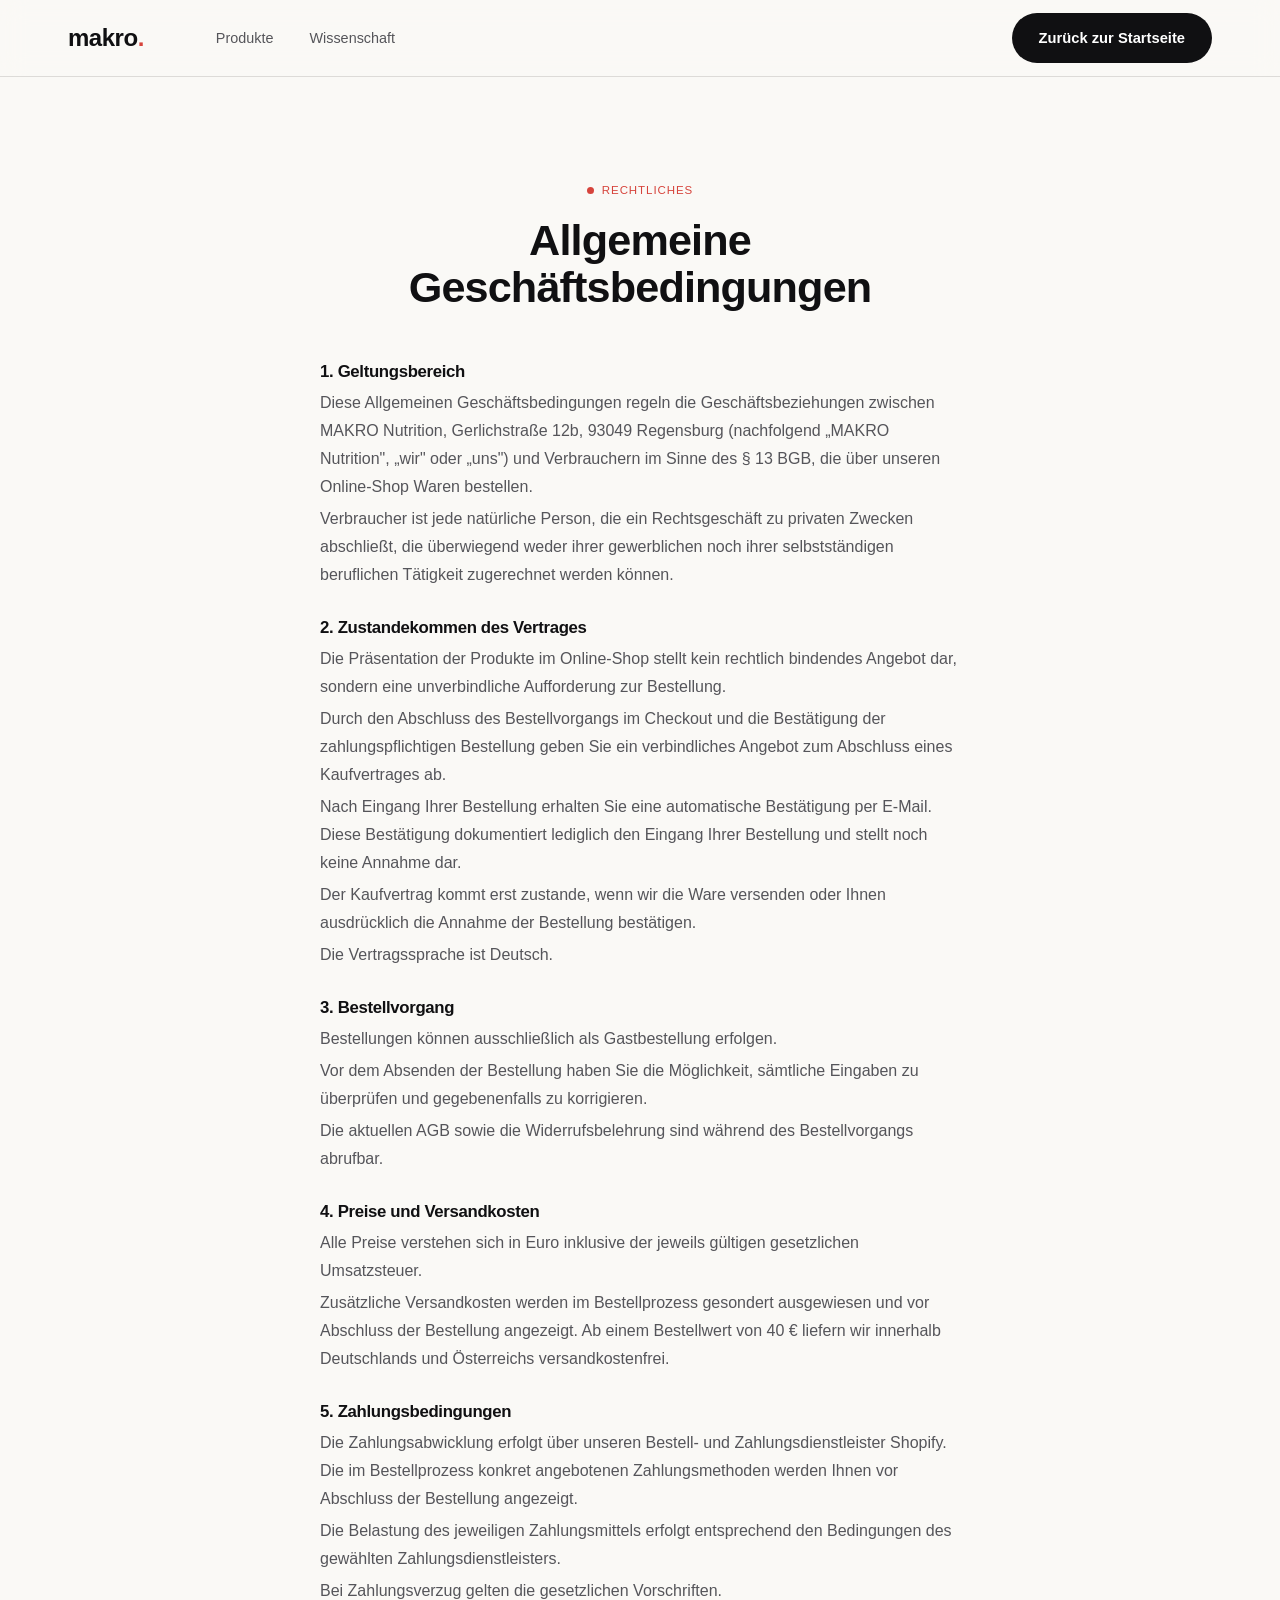
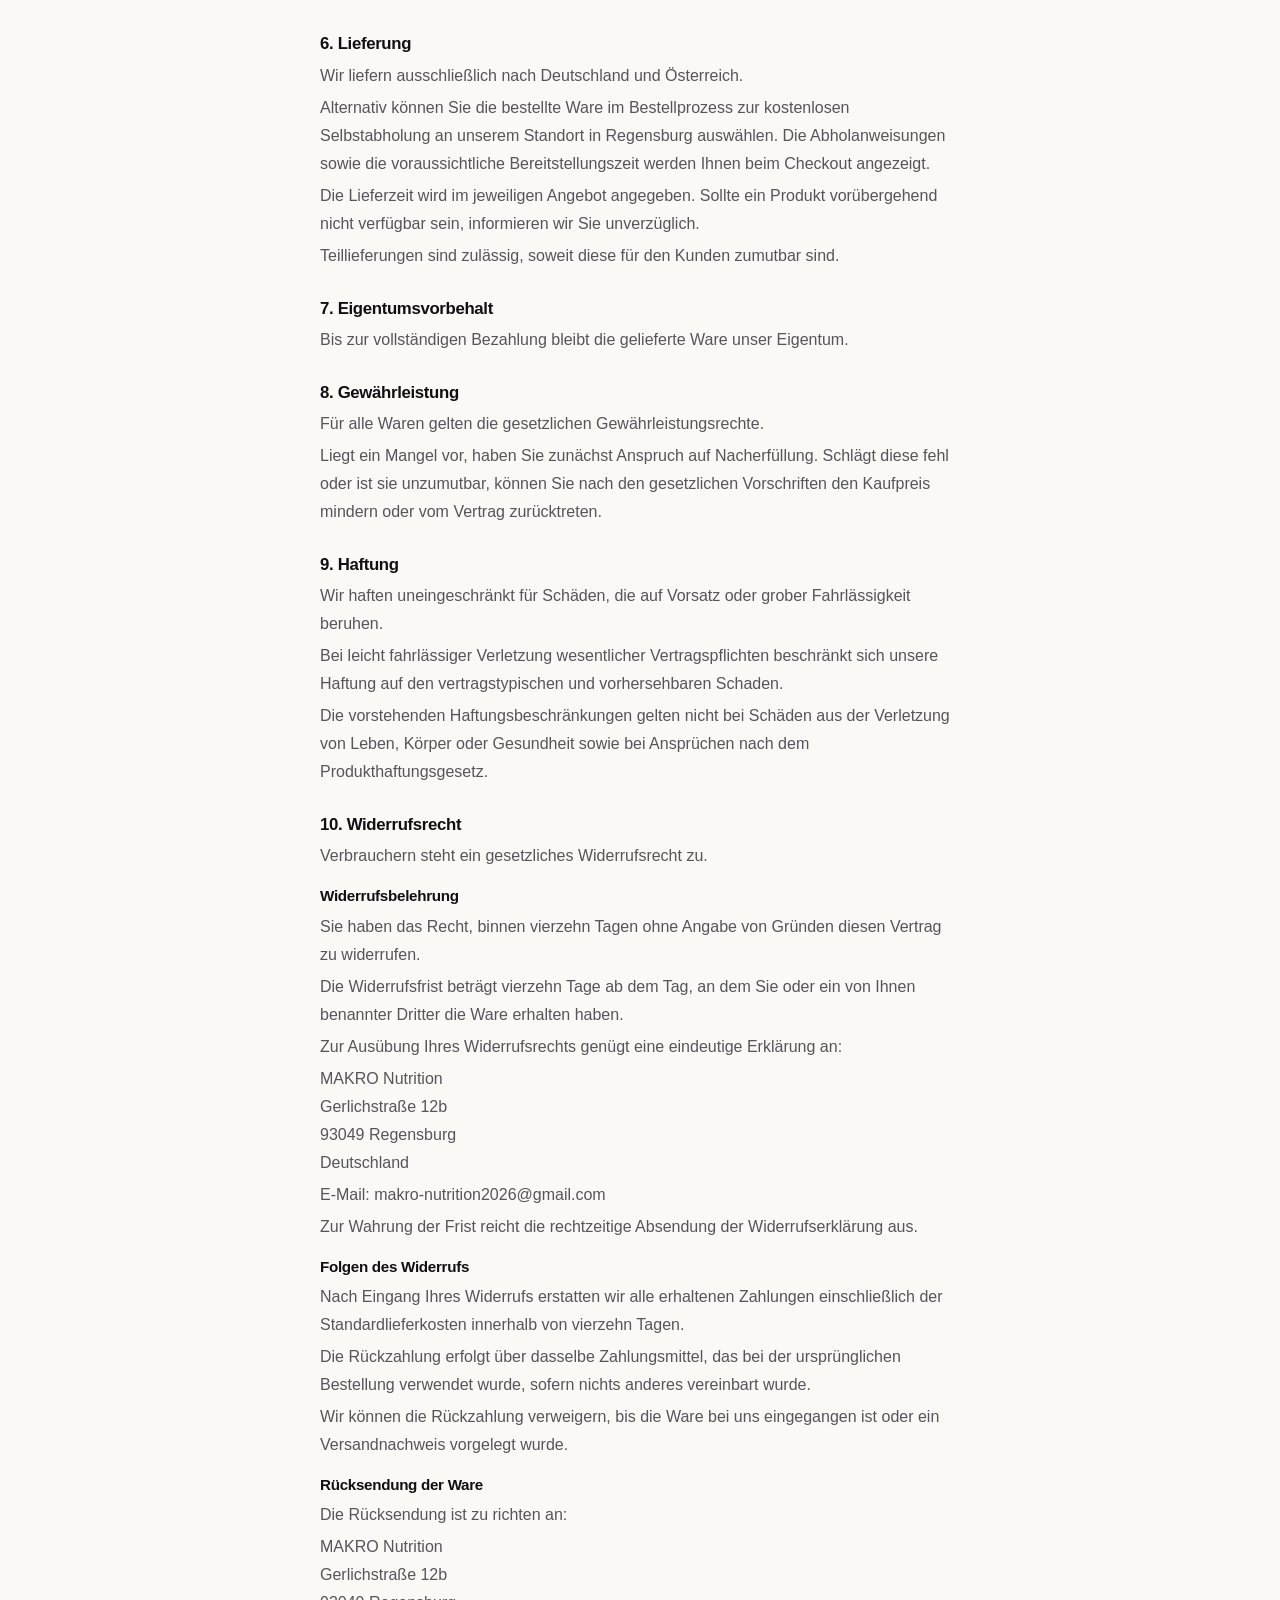
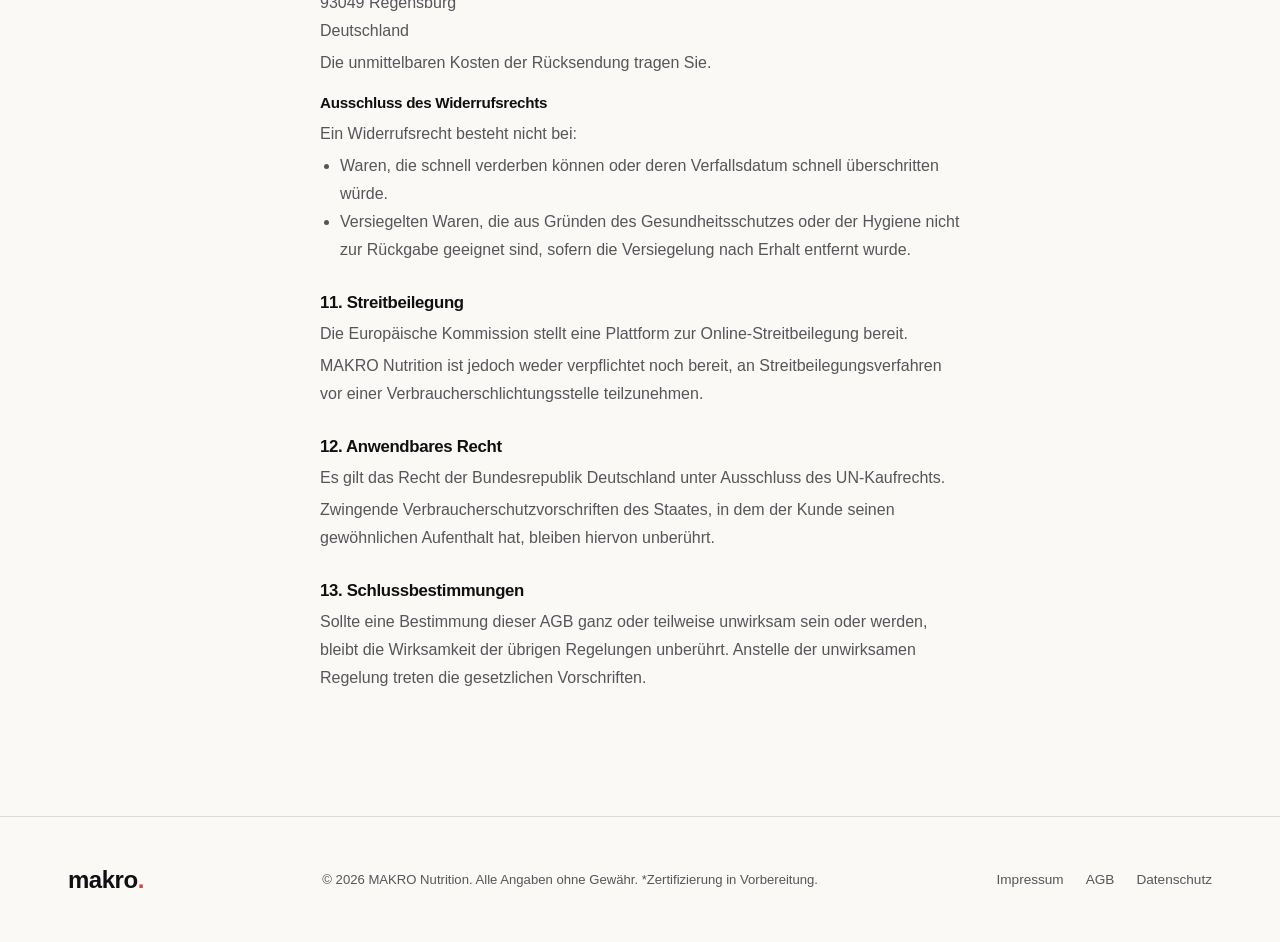
==== commit 56cbf1a8: "Mention local pickup option in AGB and n1 purchase section Add the Regensburg self-pickup option (no" ====
--- a/agb/index.html
+++ b/agb/index.html
@@ -4,7 +4,7 @@
 <meta charset="UTF-8">
 <meta name="viewport" content="width=device-width, initial-scale=1.0">
 <title>AGB — makro.</title>
-<link rel="stylesheet" href="../styles.css?v=7">
+<link rel="stylesheet" href="../styles.css?v=11">
 </head>
 <body>
 
@@ -63,6 +63,7 @@
 
         <h3>6. Lieferung</h3>
         <p>Wir liefern ausschließlich nach Deutschland und Österreich.</p>
+        <p>Alternativ können Sie die bestellte Ware im Bestellprozess zur kostenlosen Selbstabholung an unserem Standort in Regensburg auswählen. Die Abholanweisungen sowie die voraussichtliche Bereitstellungszeit werden Ihnen beim Checkout angezeigt.</p>
         <p>Die Lieferzeit wird im jeweiligen Angebot angegeben. Sollte ein Produkt vorübergehend nicht verfügbar sein, informieren wir Sie unverzüglich.</p>
         <p>Teillieferungen sind zulässig, soweit diese für den Kunden zumutbar sind.</p>
 
@@ -140,6 +141,6 @@
   </div>
 </footer>
 
-<script src="../script.js?v=7"></script>
+<script src="../script.js?v=11"></script>
 </body>
 </html>
--- a/styles.css
+++ b/styles.css
@@ -293,6 +293,45 @@
 }
 .hero-buy-item:hover { box-shadow: 0 8px 24px rgba(0,0,0,0.18); }
 
+.buy-picker { padding: 0; }
+.buy-photo { width: 100%; max-width: 200px; margin: 20px auto 4px; display: block; }
+.buy-tabs { display: flex; gap: 8px; padding: 0 16px; flex-wrap: wrap; justify-content: center; }
+.buy-tab {
+  flex: 1 1 auto;
+  min-width: 88px;
+  display: flex;
+  flex-direction: column;
+  align-items: center;
+  gap: 3px;
+  padding: 10px 8px;
+  border: 1px solid var(--line);
+  border-radius: var(--radius-sm);
+  background: var(--paper-soft);
+  color: var(--ink);
+  font-family: var(--sans);
+  font-size: 0.78rem;
+  font-weight: 600;
+  cursor: pointer;
+  transition: background 0.15s var(--ease), border-color 0.15s var(--ease), color 0.15s var(--ease);
+}
+.buy-tab span { font-family: var(--mono); font-size: 0.72rem; font-weight: 500; color: var(--ink-soft); }
+.buy-tab.is-active { background: var(--ink); border-color: var(--ink); color: #ffffff; }
+.buy-tab.is-active span { color: rgba(255,255,255,0.75); }
+.buy-widgets { position: relative; padding: 16px 16px 10px; }
+.buy-widgets .buy-widget {
+  visibility: hidden !important;
+  position: absolute !important;
+  top: 0;
+  left: 0;
+  width: 100%;
+  pointer-events: none;
+}
+.buy-widgets .buy-widget.is-active {
+  visibility: visible !important;
+  position: static !important;
+  pointer-events: auto;
+}
+
 /* ==========================================================================
    Trust bar
    ========================================================================== */
@@ -446,40 +485,8 @@
 /* ==========================================================================
    Pricing / buy
    ========================================================================== */
-.pricing-grid { display: grid; grid-template-columns: repeat(3, 1fr); gap: 20px; }
-.pricing-card {
-  background: var(--dark-card);
-  border: 1px solid var(--dark-line);
-  border-radius: var(--radius);
-  padding: 36px 24px 28px;
-  display: flex;
-  flex-direction: column;
-  align-items: center;
-  text-align: center;
-  position: relative;
-}
-.pricing-card-featured { border-color: var(--accent); }
-.pricing-card-featured::before {
-  content: "Beliebt";
-  position: absolute;
-  top: -12px;
-  left: 50%;
-  transform: translateX(-50%);
-  background: var(--accent);
-  color: #fff;
-  font-family: var(--mono);
-  font-size: 0.65rem;
-  font-weight: 500;
-  letter-spacing: 0.06em;
-  text-transform: uppercase;
-  padding: 5px 14px;
-  border-radius: 999px;
-  white-space: nowrap;
-}
-.pricing-label { font-family: var(--mono); font-size: 0.75rem; letter-spacing: 0.06em; text-transform: uppercase; color: var(--dark-ink-soft); margin-bottom: 8px; }
-.pricing-price { font-family: var(--display); font-size: 2.1rem; font-weight: 800; line-height: 1.1; }
-.pricing-sub { font-family: var(--mono); font-size: 0.75rem; color: var(--dark-ink-soft); margin: 6px 0 20px; }
-.pricing-buy { width: 100%; display: flex; justify-content: center; }
+.pricing-grid { display: flex; justify-content: center; }
+.pricing-grid .hero-buy-item { max-width: 320px; width: 100%; }
 
 /* ==========================================================================
    Legal pages
@@ -519,7 +526,6 @@
   .science-inner, .n1-detail-inner { grid-template-columns: 1fr; }
   .product-grid { grid-template-columns: 1fr; }
   .n1-features { grid-template-columns: 1fr; }
-  .pricing-grid { grid-template-columns: 1fr; max-width: 360px; margin: 0 auto; }
 }
 
 @media (max-width: 640px) {
